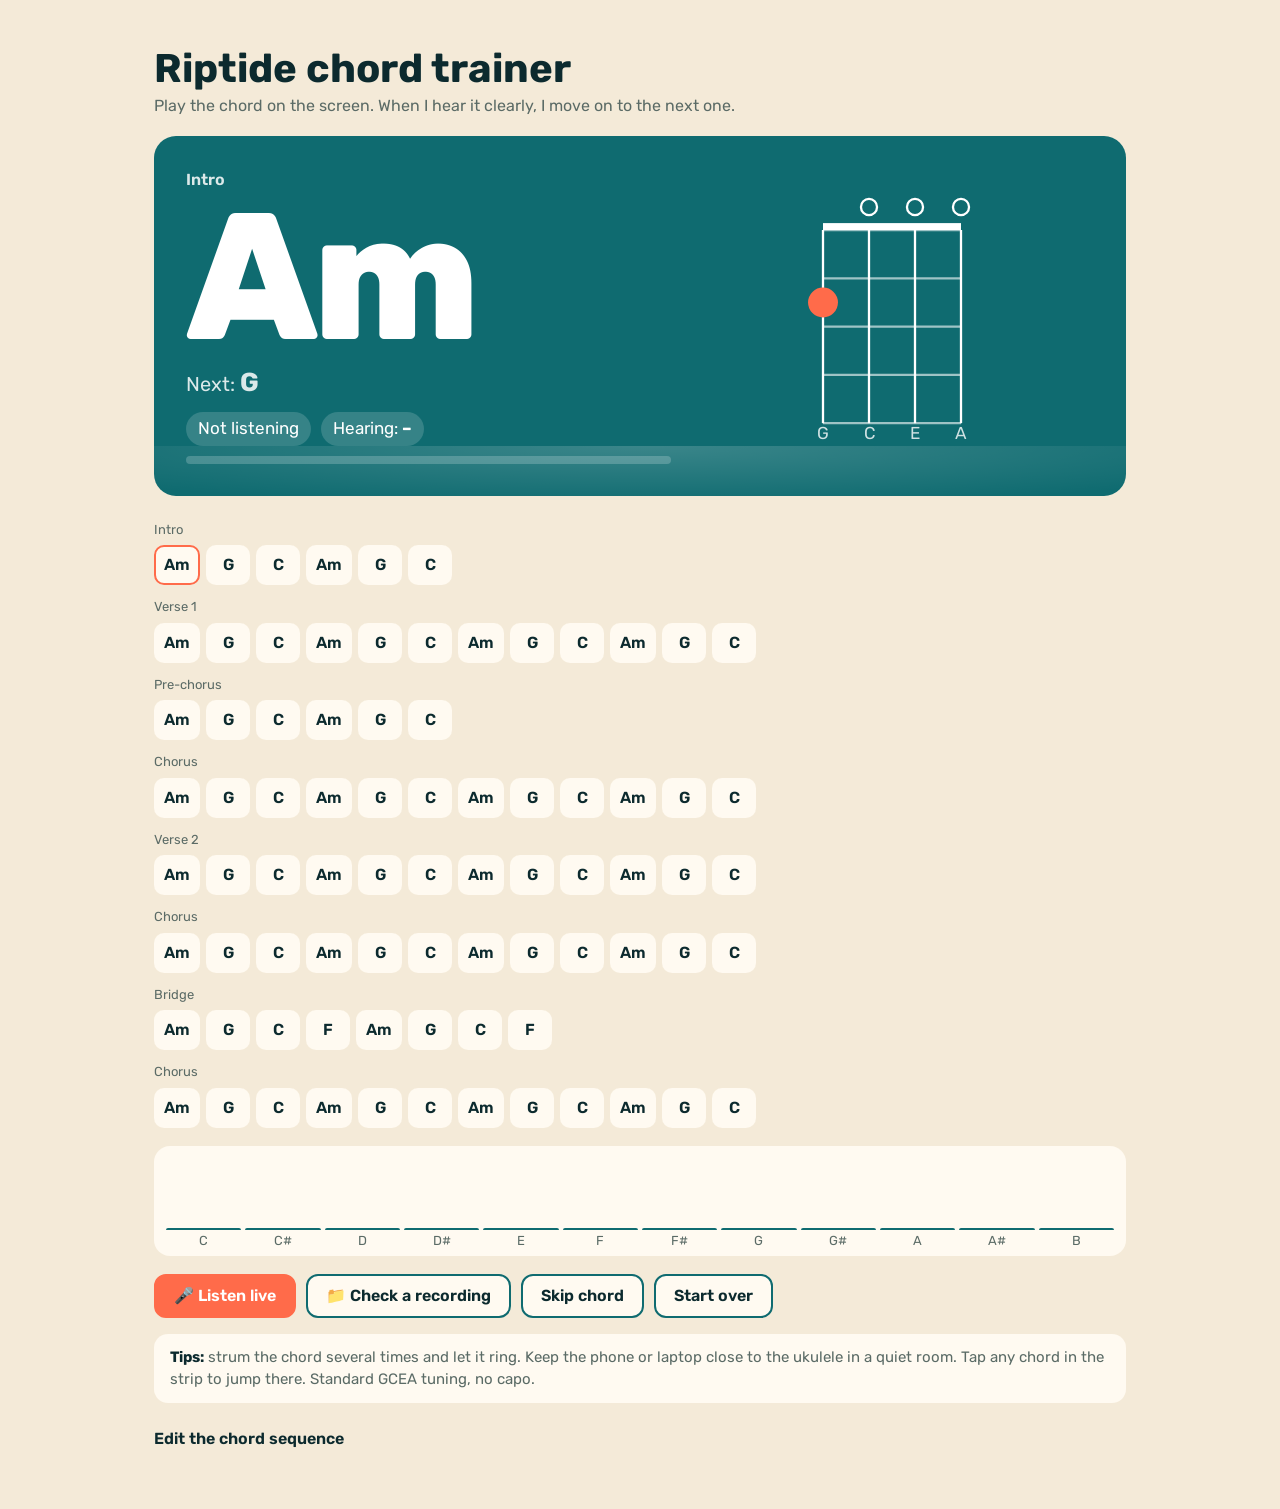
==== web/riptide/index.html @ 8beb187a "Add Riptide ukulele chord trainer at /riptide/ Co-Authored-By: Claude Opus 5.5 <noreply@anthropic.co" ====
<!DOCTYPE html>
<html lang="en"><head><meta charset="utf-8">
<meta name="viewport" content="width=device-width,initial-scale=1">
<title>Riptide Chord Trainer</title>
<link rel="preconnect" href="https://fonts.googleapis.com">
<link href="https://fonts.googleapis.com/css2?family=Rubik:wght@400;600;800&display=swap" rel="stylesheet">
<style>
/* VOICE: friendly practice buddy, beach-bright, clear at arm's length
   IDEA: a surf-shop chord chart pinned above the amp
   PICTURE: huge current chord + its uke fretboard diagram, live 12-note listening meter
   COLOUR and TYPE: deep sea teal, sand, coral accent; Rubik
   LAYOUT: chord stage on top, progress strip, meter, controls; stacks on phone */
:root{color-scheme:light dark;--bg:light-dark(#f4ead8,#0c2a2e);--panel:light-dark(#fffaf1,#123a40);--ink:light-dark(#0c2a2e,#f4ead8);--mute:light-dark(#5b6b66,#9fb8b4);--sea:light-dark(#0f6b70,#3fb7b4);--coral:#ff6b4a;--ok:light-dark(#178a52,#4fd18b)}
:root[data-theme=light]{color-scheme:light}:root[data-theme=dark]{color-scheme:dark}
*{box-sizing:border-box;min-width:0}
body{margin:0;background:var(--bg);color:var(--ink);font:16px/1.5 Rubik,system-ui,sans-serif;overflow-x:clip}
.band{padding:clamp(20px,4vw,48px) max(5vw,16px);max-width:1100px;margin:auto}
h1{font-size:clamp(26px,5vw,40px);line-height:1.05;margin:0 0 4px}
.sub{color:var(--mute);margin:0 0 18px}
.stage{display:grid;grid-template-columns:minmax(0,1.2fr) minmax(0,1fr);gap:18px;background:var(--sea);color:#fff;border-radius:22px;padding:clamp(18px,3vw,32px);position:relative;overflow:hidden}
.stage::after{content:"";position:absolute;left:-10%;right:-10%;bottom:-40px;height:90px;background:radial-gradient(60% 60px at 50% 0,rgba(255,255,255,.18),transparent);pointer-events:none}
.sec{font-weight:600;opacity:.85}
.big{font-size:clamp(96px,22vw,180px);font-weight:800;line-height:.95;letter-spacing:-.03em;transition:transform .25s}
.big.hit{color:#fff3a8;transform:scale(1.06)}
.next{font-size:20px;opacity:.85}
.next b{font-size:26px}
.diag{display:flex;align-items:center;justify-content:center}
.diag svg{width:min(100%,230px);height:auto}
.status{margin-top:10px;font-size:17px;display:flex;gap:10px;align-items:center;flex-wrap:wrap}
.pill{background:rgba(255,255,255,.16);border-radius:99px;padding:4px 12px}
.hold{height:8px;border-radius:9px;background:rgba(255,255,255,.2);margin-top:10px;overflow:hidden}
.hold i{display:block;height:100%;width:0;background:var(--coral);transition:width .08s}
.strip{display:flex;flex-wrap:wrap;gap:6px;margin:18px 0}
.strip span{min-width:44px;text-align:center;padding:6px 8px;border-radius:10px;background:var(--panel);font-weight:600;cursor:pointer;border:2px solid transparent}
.strip span.done{background:var(--ok);color:#fff}
.strip span.cur{border-color:var(--coral)}
.strip em{flex-basis:100%;font-style:normal;color:var(--mute);font-size:13px;margin-top:6px}
.meter{display:grid;grid-template-columns:repeat(12,minmax(0,1fr));gap:4px;align-items:end;height:110px;background:var(--panel);border-radius:16px;padding:12px 12px 26px;position:relative}
.meter div{background:var(--sea);border-radius:5px 5px 0 0;height:2%;position:relative;transition:height .08s}
.meter div.on{background:var(--coral)}
.meter div::after{content:attr(data-n);position:absolute;bottom:-21px;left:0;right:0;text-align:center;font-size:13px;color:var(--mute)}
.ctl{display:flex;flex-wrap:wrap;gap:10px;margin-top:18px;align-items:center}
button,label.btn{font:600 16px Rubik,sans-serif;min-height:44px;padding:0 18px;border-radius:12px;border:2px solid var(--sea);background:var(--panel);color:var(--ink);cursor:pointer;display:inline-flex;align-items:center}
button.go{background:var(--coral);border-color:var(--coral);color:#fff}
button:focus-visible,label.btn:focus-within{outline:3px solid var(--coral);outline-offset:2px}
input[type=file]{position:absolute;opacity:0;width:1px}
.note{background:var(--panel);border-radius:14px;padding:12px 16px;margin-top:16px;color:var(--mute);font-size:15px}
.note b{color:var(--ink)}
details{margin-top:14px}summary{cursor:pointer;font-weight:600;min-height:44px;display:flex;align-items:center}
textarea{width:100%;min-height:150px;font:15px/1.5 ui-monospace,monospace;border-radius:12px;border:2px solid var(--sea);padding:10px;background:var(--panel);color:var(--ink)}
.done-msg{display:none;font-size:22px;font-weight:800;color:var(--coral);margin-top:10px}
@media(max-width:600px){.stage{grid-template-columns:1fr}.diag svg{width:170px}}
@media(prefers-reduced-motion:reduce){.big,.meter div,.hold i{transition:none}}
</style></head><body>
<main class="band">
  <h1>Riptide chord trainer</h1>
  <p class="sub">Play the chord on the screen. When I hear it clearly, I move on to the next one.</p>

  <section class="stage" aria-live="polite">
    <div>
      <div class="sec" id="sec">Intro</div>
      <div class="big" id="big">Am</div>
      <div class="next">Next: <b id="nxt">G</b></div>
      <div class="status"><span class="pill" id="state">Not listening</span><span class="pill">Hearing: <b id="heard">–</b></span></div>
      <div class="hold"><i id="hold"></i></div>
      <div class="done-msg" id="fin">Song complete! 🌊</div>
    </div>
    <div class="diag" id="diag"></div>
  </section>

  <div class="strip" id="strip"></div>

  <div class="meter" id="meter" aria-label="Notes heard"></div>

  <div class="ctl">
    <button class="go" id="mic">🎤 Listen live</button>
    <label class="btn">📁 Check a recording<input type="file" id="file" accept="audio/*,video/*"></label>
    <button id="skip">Skip chord</button>
    <button id="reset">Start over</button>
  </div>

  <div class="note" id="info"><b>Tips:</b> strum the chord several times and let it ring. Keep the phone or laptop close to the ukulele in a quiet room. Tap any chord in the strip to jump there. Standard GCEA tuning, no capo.</div>

  <details>
    <summary>Edit the chord sequence</summary>
    <p class="sub">One section per line: <code>Name: chords</code>. Chords supported: Am G C F Em Dm A D E.</p>
    <textarea id="seqText"></textarea>
    <div class="ctl"><button id="apply">Use this sequence</button></div>
  </details>
</main>
<script>
{
const DEFAULT=`Intro: Am G C Am G C
Verse 1: Am G C Am G C Am G C Am G C
Pre-chorus: Am G C Am G C
Chorus: Am G C Am G C Am G C Am G C
Verse 2: Am G C Am G C Am G C Am G C
Chorus: Am G C Am G C Am G C Am G C
Bridge: Am G C F Am G C F
Chorus: Am G C Am G C Am G C Am G C`;
// pitch classes C=0
const CH={Am:[9,0,4],G:[7,11,2],C:[0,4,7],F:[5,9,0],Em:[4,7,11],Dm:[2,5,9],A:[9,1,4],D:[2,6,9],E:[4,8,11]};
// uke frets G C E A
const SHAPE={Am:[2,0,0,0],G:[0,2,3,2],C:[0,0,0,3],F:[2,0,1,0],Em:[0,4,3,2],Dm:[2,2,1,0],A:[2,1,0,0],D:[2,2,2,0],E:[1,4,0,2]};
const NOTES=['C','C#','D','D#','E','F','F#','G','G#','A','A#','B'];
const $=id=>document.getElementById(id);
let seq=[],idx=0,holdN=0,listening=false,ctx,an,stream,timer;
const NEED=5;// consecutive frames (~0.4s)

function parse(t){const out=[];t.split('\n').forEach(l=>{const m=l.split(':');if(m.length<2)return;const name=m[0].trim();m.slice(1).join(':').trim().split(/\s+/).forEach(c=>{if(CH[c])out.push({c,s:name})})});return out}
function load(t){const s=parse(t);if(!s.length)return;seq=s;idx=0;render()}
try{$('seqText').value=localStorage.getItem('riptideSeq')||DEFAULT}catch(e){$('seqText').value=DEFAULT}
load($('seqText').value);

function diagram(c){const f=SHAPE[c],W=200,H=230,x0=40,dx=40,y0=40,dy=42;let s=`<svg viewBox="0 0 ${W} ${H}" role="img" aria-label="${c} ukulele chord shape">`;
s+=`<rect x="${x0}" y="${y0-6}" width="${dx*3}" height="6" fill="#fff"/>`;
for(let i=0;i<5;i++)s+=`<line x1="${x0}" x2="${x0+dx*3}" y1="${y0+dy*i}" y2="${y0+dy*i}" stroke="rgba(255,255,255,.6)" stroke-width="2"/>`;
['G','C','E','A'].forEach((n,i)=>{const x=x0+dx*i;s+=`<line x1="${x}" x2="${x}" y1="${y0}" y2="${y0+dy*4}" stroke="#fff" stroke-width="2"/><text x="${x}" y="${H-8}" fill="#fff" font-size="15" text-anchor="middle" opacity=".8">${n}</text>`;
 if(f[i]===0)s+=`<circle cx="${x}" cy="${y0-20}" r="7" fill="none" stroke="#fff" stroke-width="2"/>`;else s+=`<circle cx="${x}" cy="${y0+dy*(f[i]-.5)}" r="13" fill="#ff6b4a"/>`});
return s+'</svg>'}

function render(){const done=idx>=seq.length;const cur=seq[Math.min(idx,seq.length-1)];
 $('big').textContent=done?'🎉':cur.c;$('sec').textContent=done?'Finished':cur.s;
 $('nxt').textContent=done?'–':(seq[idx+1]?seq[idx+1].c:'end');
 $('diag').innerHTML=done?'':diagram(cur.c);$('fin').style.display=done?'block':'none';
 let h='',last='';seq.forEach((x,i)=>{if(x.s!==last){h+=`<em>${x.s}</em>`;last=x.s}h+=`<span data-i="${i}" class="${i<idx?'done':''}${i===idx?' cur':''}">${x.c}</span>`});
 $('strip').innerHTML=h;holdN=0;$('hold').style.width='0'}

$('meter').innerHTML=NOTES.map(n=>`<div data-n="${n}"></div>`).join('');
const bars=[...$('meter').children];

// FFT
function fft(re,im){const n=re.length;for(let i=1,j=0;i<n;i++){let b=n>>1;for(;j&b;b>>=1)j^=b;j^=b;if(i<j){[re[i],re[j]]=[re[j],re[i]];[im[i],im[j]]=[im[j],im[i]]}}
 for(let len=2;len<=n;len<<=1){const a=-2*Math.PI/len,wr=Math.cos(a),wi=Math.sin(a);for(let i=0;i<n;i+=len){let cr=1,ci=0;for(let k=0;k<len/2;k++){const p=i+k,q=p+len/2,tr=re[q]*cr-im[q]*ci,ti=re[q]*ci+im[q]*cr;re[q]=re[p]-tr;im[q]=im[p]-ti;re[p]+=tr;im[p]+=ti;const t=cr*wr-ci*wi;ci=cr*wi+ci*wr;cr=t}}}}
const N=8192;
function analyse(buf,sr){let rms=0;for(let i=0;i<N;i++)rms+=buf[i]*buf[i];rms=Math.sqrt(rms/N);
 const re=new Float32Array(N),im=new Float32Array(N);for(let i=0;i<N;i++)re[i]=buf[i]*(.5-.5*Math.cos(2*Math.PI*i/(N-1)));fft(re,im);
 const chroma=new Array(12).fill(0);for(let k=1;k<N/2;k++){const f=k*sr/N;if(f<240||f>2100)continue;const m=Math.sqrt(re[k]*re[k]+im[k]*im[k]);const midi=69+12*Math.log2(f/440);const pc=((Math.round(midi)%12)+12)%12;chroma[pc]+=Math.sqrt(m)}
 const mx=Math.max(...chroma)||1;const c=chroma.map(v=>v/mx);
 let best=null,bs=-1;const nrm=Math.hypot(...c)||1;for(const k in CH){let d=0;CH[k].forEach(p=>d+=c[p]);const sc=d/(Math.sqrt(3)*nrm);if(sc>bs){bs=sc;best=k}}
 return {rms,c,best,score:bs}}

function step(r){bars.forEach((b,i)=>{b.style.height=Math.max(2,r.c[i]*100)+'%';b.classList.toggle('on',r.c[i]>.6)});
 const loud=r.rms>0.008,ok=loud&&r.score>0.72;$('heard').textContent=ok?r.best:'–';
 if(idx>=seq.length)return false;
 if(ok&&r.best===seq[idx].c){holdN++}else holdN=Math.max(0,holdN-1);
 $('hold').style.width=(holdN/NEED*100)+'%';
 if(holdN>=NEED){$('big').classList.add('hit');setTimeout(()=>$('big').classList.remove('hit'),250);idx++;render();return true}return false}

async function startMic(){if(listening){stop();return}
 try{stream=await navigator.mediaDevices.getUserMedia({audio:{echoCancellation:false,noiseSuppression:false,autoGainControl:false}})}
 catch(e){$('state').textContent='Mic blocked';$('info').innerHTML='<b>The microphone is blocked here.</b> Claude’s artifact viewer doesn’t allow mic access. Open the downloaded HTML file in Chrome or Safari for live listening, or use “Check a recording” to upload a voice memo of you playing.';return}
 ctx=new (window.AudioContext||window.webkitAudioContext)();an=ctx.createAnalyser();an.fftSize=N;ctx.createMediaStreamSource(stream).connect(an);
 const buf=new Float32Array(N);listening=true;$('mic').textContent='⏹ Stop listening';$('state').textContent='Listening…';
 timer=setInterval(()=>{an.getFloatTimeDomainData(buf);step(analyse(buf,ctx.sampleRate))},80)}
function stop(){listening=false;clearInterval(timer);stream&&stream.getTracks().forEach(t=>t.stop());ctx&&ctx.close();$('mic').textContent='🎤 Listen live';$('state').textContent='Not listening'}

async function checkFile(f){if(!f)return;$('state').textContent='Analysing recording…';
 try{const ac=new (window.AudioContext||window.webkitAudioContext)();const ab=await ac.decodeAudioData(await f.arrayBuffer());
  const d=ab.getChannelData(0),sr=ab.sampleRate,hop=Math.round(sr*0.08);const start=idx;
  for(let p=0;p+N<d.length;p+=hop){step(analyse(d.subarray(p,p+N),sr));if(idx>=seq.length)break}
  $('state').textContent=`Recording matched ${idx-start} chord${idx-start===1?'':'s'}`;ac.close()}
 catch(e){$('state').textContent='Could not read that file'}}

$('mic').onclick=startMic;
$('file').onchange=e=>checkFile(e.target.files[0]);
$('skip').onclick=()=>{if(idx<seq.length){idx++;render()}};
$('reset').onclick=()=>{idx=0;render()};
$('strip').onclick=e=>{const i=e.target.dataset.i;if(i!==undefined){idx=+i;render()}};
$('apply').onclick=()=>{const t=$('seqText').value;try{localStorage.setItem('riptideSeq',t)}catch(e){}load(t)};
}
</script>
</body></html>
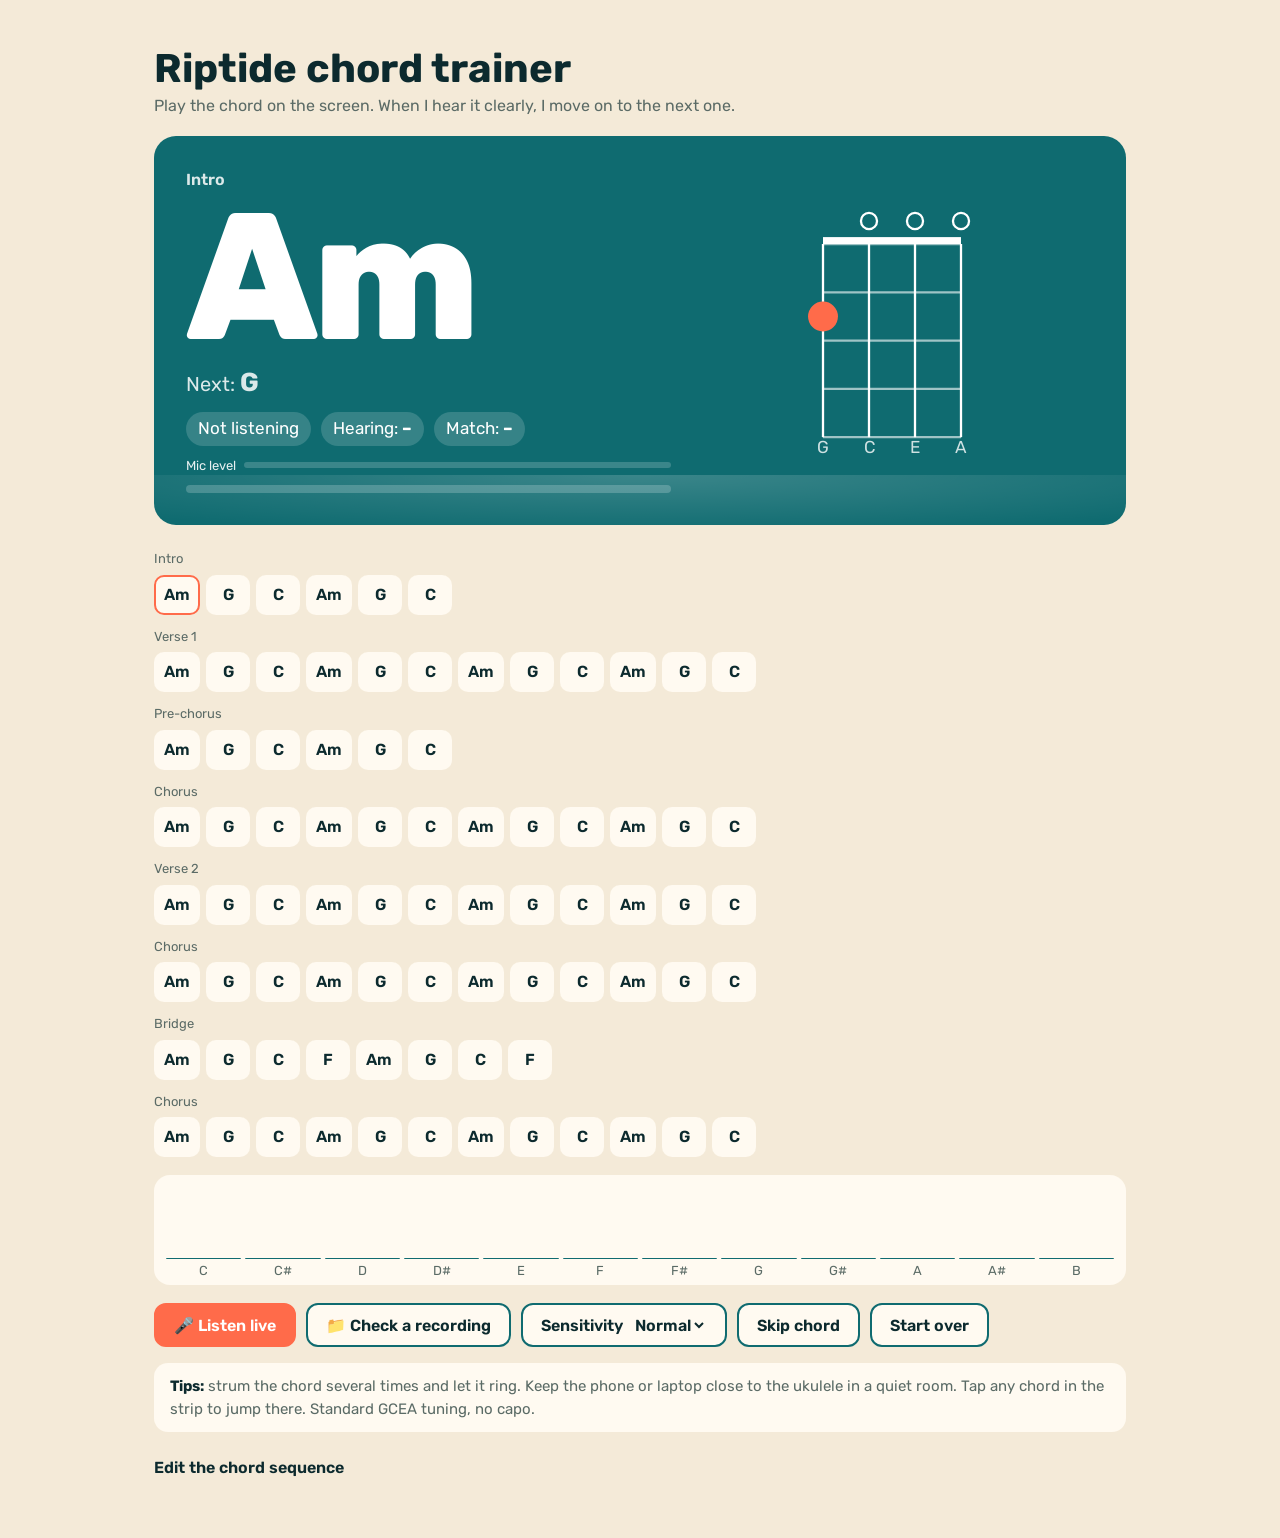
==== commit 970cddd7: "Riptide trainer: fix iOS audio start, looser matching, mic level meter Co-Authored-By: Claude Opus 5" ====
--- a/web/riptide/index.html
+++ b/web/riptide/index.html
@@ -30,6 +30,8 @@
 .pill{background:rgba(255,255,255,.16);border-radius:99px;padding:4px 12px}
 .hold{height:8px;border-radius:9px;background:rgba(255,255,255,.2);margin-top:10px;overflow:hidden}
 .hold i{display:block;height:100%;width:0;background:var(--coral);transition:width .08s}
+.lvl{display:flex;gap:8px;align-items:center;margin-top:10px;font-size:13px;opacity:.9}.lvl>div{flex:1;height:6px;border-radius:9px;background:rgba(255,255,255,.2);overflow:hidden}.lvl i{display:block;height:100%;width:0;background:#fff3a8}
+select{font:600 16px Rubik,sans-serif;margin-left:8px;background:transparent;color:inherit;border:0}
 .strip{display:flex;flex-wrap:wrap;gap:6px;margin:18px 0}
 .strip span{min-width:44px;text-align:center;padding:6px 8px;border-radius:10px;background:var(--panel);font-weight:600;cursor:pointer;border:2px solid transparent}
 .strip span.done{background:var(--ok);color:#fff}
@@ -61,7 +63,8 @@
       <div class="sec" id="sec">Intro</div>
       <div class="big" id="big">Am</div>
       <div class="next">Next: <b id="nxt">G</b></div>
-      <div class="status"><span class="pill" id="state">Not listening</span><span class="pill">Hearing: <b id="heard">–</b></span></div>
+      <div class="status"><span class="pill" id="state">Not listening</span><span class="pill">Hearing: <b id="heard">–</b></span><span class="pill">Match: <b id="conf">–</b></span></div>
+      <div class="lvl"><span>Mic level</span><div><i id="lvl"></i></div></div>
       <div class="hold"><i id="hold"></i></div>
       <div class="done-msg" id="fin">Song complete! 🌊</div>
     </div>
@@ -75,6 +78,7 @@
   <div class="ctl">
     <button class="go" id="mic">🎤 Listen live</button>
     <label class="btn">📁 Check a recording<input type="file" id="file" accept="audio/*,video/*"></label>
+    <label class="btn sens">Sensitivity <select id="sens"><option value="0.72">Strict</option><option value="0.6" selected>Normal</option><option value="0.5">Easy</option></select></label>
     <button id="skip">Skip chord</button>
     <button id="reset">Start over</button>
   </div>
@@ -105,7 +109,7 @@
 const NOTES=['C','C#','D','D#','E','F','F#','G','G#','A','A#','B'];
 const $=id=>document.getElementById(id);
 let seq=[],idx=0,holdN=0,listening=false,ctx,an,stream,timer;
-const NEED=5;// consecutive frames (~0.4s)
+const NEED=4;// consecutive frames (~0.4s)
 
 function parse(t){const out=[];t.split('\n').forEach(l=>{const m=l.split(':');if(m.length<2)return;const name=m[0].trim();m.slice(1).join(':').trim().split(/\s+/).forEach(c=>{if(CH[c])out.push({c,s:name})})});return out}
 function load(t){const s=parse(t);if(!s.length)return;seq=s;idx=0;render()}
@@ -136,23 +140,38 @@
 function analyse(buf,sr){let rms=0;for(let i=0;i<N;i++)rms+=buf[i]*buf[i];rms=Math.sqrt(rms/N);
  const re=new Float32Array(N),im=new Float32Array(N);for(let i=0;i<N;i++)re[i]=buf[i]*(.5-.5*Math.cos(2*Math.PI*i/(N-1)));fft(re,im);
  const chroma=new Array(12).fill(0);for(let k=1;k<N/2;k++){const f=k*sr/N;if(f<240||f>2100)continue;const m=Math.sqrt(re[k]*re[k]+im[k]*im[k]);const midi=69+12*Math.log2(f/440);const pc=((Math.round(midi)%12)+12)%12;chroma[pc]+=Math.sqrt(m)}
- const mx=Math.max(...chroma)||1;const c=chroma.map(v=>v/mx);
- let best=null,bs=-1;const nrm=Math.hypot(...c)||1;for(const k in CH){let d=0;CH[k].forEach(p=>d+=c[p]);const sc=d/(Math.sqrt(3)*nrm);if(sc>bs){bs=sc;best=k}}
- return {rms,c,best,score:bs}}
+ const srt=[...chroma].sort((a,b)=>a-b),floor=srt[5];const mx=Math.max(...chroma)-floor||1;const c=chroma.map(v=>Math.max(0,v-floor)/mx);
+ return {rms,c}}
+function classify(c){
+ const sc={};let best=null,bs=-1;const nrm=Math.hypot(...c)||1;for(const k of cands()){let d=0;CH[k].forEach(p=>d+=c[p]);const s1=d/(Math.sqrt(3)*nrm);sc[k]=s1;if(s1>bs){bs=s1;best=k}}
+ return {best,score:bs,sc}}
+function cands(){const u=[...new Set(seq.map(x=>x.c))];return u.length>1?u:Object.keys(CH)}
+let sm=new Array(12).fill(0),noise=0.002;
 
-function step(r){bars.forEach((b,i)=>{b.style.height=Math.max(2,r.c[i]*100)+'%';b.classList.toggle('on',r.c[i]>.6)});
- const loud=r.rms>0.008,ok=loud&&r.score>0.72;$('heard').textContent=ok?r.best:'–';
+function step(r){
+ if(r.rms<noise*3)noise=noise*0.95+r.rms*0.05;
+ const loud=r.rms>Math.max(0.0015,noise*2.5);
+ sm=sm.map((v,i)=>loud?v*0.5+r.c[i]*0.5:v*0.8);
+ const m=Math.max(...sm)||1,c=sm.map(v=>v/m);
+ bars.forEach((b,i)=>{b.style.height=Math.max(2,c[i]*100)+'%';b.classList.toggle('on',c[i]>.6)});
+ $('lvl').style.width=Math.min(100,Math.sqrt(r.rms)*400)+'%';
+ const k=classify(c),th=+$('sens').value;
+ $('heard').textContent=loud&&k.score>th-0.1?k.best:'–';
  if(idx>=seq.length)return false;
- if(ok&&r.best===seq[idx].c){holdN++}else holdN=Math.max(0,holdN-1);
+ const tgt=seq[idx].c,ts=k.sc[tgt]||0;
+ $('conf').textContent=loud?Math.round(ts*100)+'%':'–';
+ const ok=loud&&ts>=th&&ts>=k.score-0.04;
+ if(ok){holdN++}else holdN=Math.max(0,holdN-1);
  $('hold').style.width=(holdN/NEED*100)+'%';
  if(holdN>=NEED){$('big').classList.add('hit');setTimeout(()=>$('big').classList.remove('hit'),250);idx++;render();return true}return false}
 
 async function startMic(){if(listening){stop();return}
+ ctx=new (window.AudioContext||window.webkitAudioContext)();ctx.resume&&ctx.resume();
  try{stream=await navigator.mediaDevices.getUserMedia({audio:{echoCancellation:false,noiseSuppression:false,autoGainControl:false}})}
- catch(e){$('state').textContent='Mic blocked';$('info').innerHTML='<b>The microphone is blocked here.</b> Claude’s artifact viewer doesn’t allow mic access. Open the downloaded HTML file in Chrome or Safari for live listening, or use “Check a recording” to upload a voice memo of you playing.';return}
- ctx=new (window.AudioContext||window.webkitAudioContext)();an=ctx.createAnalyser();an.fftSize=N;ctx.createMediaStreamSource(stream).connect(an);
+ catch(e){$('state').textContent='Mic blocked';$('info').innerHTML='<b>The microphone is blocked here.</b> Claude’s artifact viewer doesn’t allow mic access. Open the downloaded HTML file in Chrome or Safari for live listening, or use “Check a recording” to upload a voice memo of you playing.';ctx.close();return}
+ if(ctx.state!=='running')await ctx.resume();an=ctx.createAnalyser();an.fftSize=N;ctx.createMediaStreamSource(stream).connect(an);
  const buf=new Float32Array(N);listening=true;$('mic').textContent='⏹ Stop listening';$('state').textContent='Listening…';
- timer=setInterval(()=>{an.getFloatTimeDomainData(buf);step(analyse(buf,ctx.sampleRate))},80)}
+ timer=setInterval(()=>{if(ctx.state==='suspended')ctx.resume();an.getFloatTimeDomainData(buf);step(analyse(buf,ctx.sampleRate))},80)}
 function stop(){listening=false;clearInterval(timer);stream&&stream.getTracks().forEach(t=>t.stop());ctx&&ctx.close();$('mic').textContent='🎤 Listen live';$('state').textContent='Not listening'}
 
 async function checkFile(f){if(!f)return;$('state').textContent='Analysing recording…';
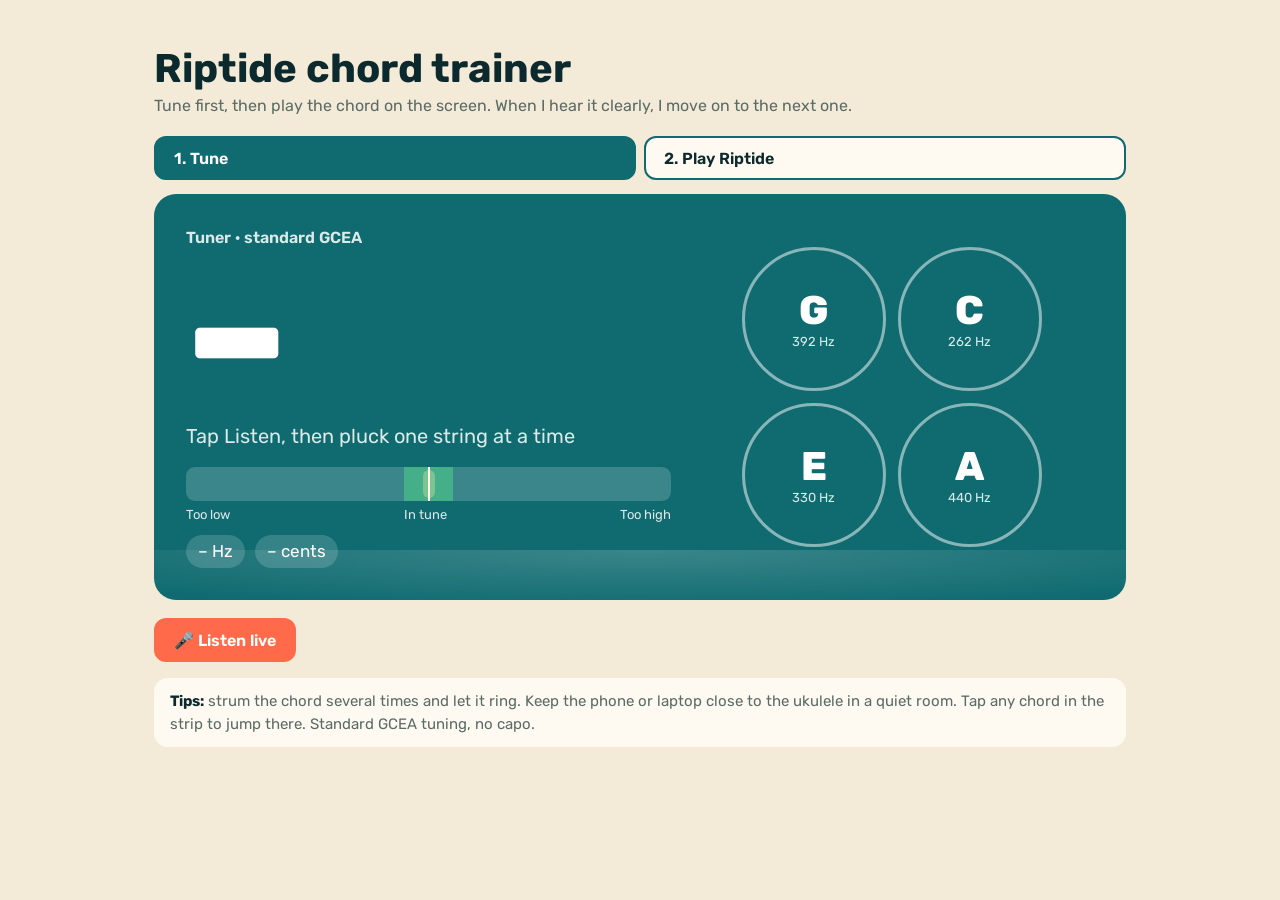
==== commit 9c3bb866: "Riptide trainer: add GCEA tuner as step 1 Co-Authored-By: Claude Opus 5.5 <noreply@anthropic.com> Cl" ====
--- a/web/riptide/index.html
+++ b/web/riptide/index.html
@@ -32,6 +32,17 @@
 .hold i{display:block;height:100%;width:0;background:var(--coral);transition:width .08s}
 .lvl{display:flex;gap:8px;align-items:center;margin-top:10px;font-size:13px;opacity:.9}.lvl>div{flex:1;height:6px;border-radius:9px;background:rgba(255,255,255,.2);overflow:hidden}.lvl i{display:block;height:100%;width:0;background:#fff3a8}
 select{font:600 16px Rubik,sans-serif;margin-left:8px;background:transparent;color:inherit;border:0}
+ body.tune .playonly{display:none!important}body:not(.tune) #tuner{display:none}
+.tabs{display:flex;gap:8px;margin:0 0 14px}.tabs button{flex:1}.tabs button.on{background:var(--sea);color:#fff}
+.cents{position:relative;height:34px;margin:16px 0 4px;border-radius:9px;background:rgba(255,255,255,.18)}
+.cents::before{content:"";position:absolute;left:45%;width:10%;top:0;bottom:0;background:rgba(79,209,139,.55)}
+.cents .mid{position:absolute;left:calc(50% - 1px);top:0;bottom:0;width:2px;background:#fff}
+#needle{position:absolute;top:3px;bottom:3px;width:12px;margin-left:-6px;border-radius:6px;background:#fff3a8;left:50%;transition:left .1s;opacity:.3}
+.scale{display:flex;justify-content:space-between;font-size:13px;opacity:.85}
+.strings{display:grid;grid-template-columns:repeat(2,minmax(0,1fr));gap:12px;align-content:center;max-width:300px;margin:auto;width:100%}
+.str{aspect-ratio:1;border-radius:50%;border:3px solid rgba(255,255,255,.5);display:flex;flex-direction:column;align-items:center;justify-content:center;font-size:40px;font-weight:800;line-height:1}
+.str small{font-size:13px;font-weight:400;opacity:.85;margin-top:4px}
+.str.cur{background:#fff;color:#0f6b70;border-color:#fff}.str.ok{background:#178a52;border-color:#4fd18b;color:#fff}
 .strip{display:flex;flex-wrap:wrap;gap:6px;margin:18px 0}
 .strip span{min-width:44px;text-align:center;padding:6px 8px;border-radius:10px;background:var(--panel);font-weight:600;cursor:pointer;border:2px solid transparent}
 .strip span.done{background:var(--ok);color:#fff}
@@ -53,12 +64,25 @@
 .done-msg{display:none;font-size:22px;font-weight:800;color:var(--coral);margin-top:10px}
 @media(max-width:600px){.stage{grid-template-columns:1fr}.diag svg{width:170px}}
 @media(prefers-reduced-motion:reduce){.big,.meter div,.hold i{transition:none}}
-</style></head><body>
+</style></head><body class="tune">
 <main class="band">
   <h1>Riptide chord trainer</h1>
-  <p class="sub">Play the chord on the screen. When I hear it clearly, I move on to the next one.</p>
-
-  <section class="stage" aria-live="polite">
+  <p class="sub">Tune first, then play the chord on the screen. When I hear it clearly, I move on to the next one.</p>
+  <nav class="tabs"><button id="tTune" class="on">1. Tune</button><button id="tPlay">2. Play Riptide</button></nav>
+
+  <section class="stage" id="tuner" aria-live="polite">
+    <div>
+      <div class="sec">Tuner · standard GCEA</div>
+      <div class="big" id="tNote">–</div>
+      <div class="next" id="tHint">Tap Listen, then pluck one string at a time</div>
+      <div class="cents"><i class="mid"></i><b id="needle"></b></div>
+      <div class="scale"><span>Too low</span><span>In tune</span><span>Too high</span></div>
+      <div class="status"><span class="pill" id="tHz">– Hz</span><span class="pill" id="tCents">– cents</span></div>
+    </div>
+    <div class="strings" id="strs"></div>
+  </section>
+
+  <section class="stage playonly" aria-live="polite">
     <div>
       <div class="sec" id="sec">Intro</div>
       <div class="big" id="big">Am</div>
@@ -71,21 +95,21 @@
     <div class="diag" id="diag"></div>
   </section>
 
-  <div class="strip" id="strip"></div>
-
-  <div class="meter" id="meter" aria-label="Notes heard"></div>
+  <div class="strip playonly" id="strip"></div>
+
+  <div class="meter playonly" id="meter" aria-label="Notes heard"></div>
 
   <div class="ctl">
     <button class="go" id="mic">🎤 Listen live</button>
-    <label class="btn">📁 Check a recording<input type="file" id="file" accept="audio/*,video/*"></label>
-    <label class="btn sens">Sensitivity <select id="sens"><option value="0.72">Strict</option><option value="0.6" selected>Normal</option><option value="0.5">Easy</option></select></label>
-    <button id="skip">Skip chord</button>
-    <button id="reset">Start over</button>
+    <label class="btn playonly">📁 Check a recording<input type="file" id="file" accept="audio/*,video/*"></label>
+    <label class="btn sens playonly">Sensitivity <select id="sens"><option value="0.72">Strict</option><option value="0.6" selected>Normal</option><option value="0.5">Easy</option></select></label>
+    <button id="skip" class="playonly">Skip chord</button>
+    <button id="reset" class="playonly">Start over</button>
   </div>
 
   <div class="note" id="info"><b>Tips:</b> strum the chord several times and let it ring. Keep the phone or laptop close to the ukulele in a quiet room. Tap any chord in the strip to jump there. Standard GCEA tuning, no capo.</div>
 
-  <details>
+  <details class="playonly">
     <summary>Edit the chord sequence</summary>
     <p class="sub">One section per line: <code>Name: chords</code>. Chords supported: Am G C F Em Dm A D E.</p>
     <textarea id="seqText"></textarea>
@@ -109,7 +133,27 @@
 const NOTES=['C','C#','D','D#','E','F','F#','G','G#','A','A#','B'];
 const $=id=>document.getElementById(id);
 let seq=[],idx=0,holdN=0,listening=false,ctx,an,stream,timer;
-const NEED=4;// consecutive frames (~0.4s)
+const NEED=4;
+let mode='tune',hzs=[],okN={},tuned={},lastC={};
+const STR=[{n:'G',f:392.00},{n:'C',f:261.63},{n:'E',f:329.63},{n:'A',f:440.00}];
+function drawStrings(cur){$('strs').innerHTML=STR.map(x=>`<div class="str${tuned[x.n]?' ok':''}${cur===x.n?' cur':''}">${x.n}<small>${tuned[x.n]?'✓ tuned':(lastC[x.n]!==undefined?(lastC[x.n]>0?'+':'')+lastC[x.n]+' c':Math.round(x.f)+' Hz')}</small></div>`).join('')}
+// McLeod normalised square difference pitch detector
+function pitch(x,sr){const n=x.length,minL=Math.floor(sr/600),maxL=Math.ceil(sr/180);const v=new Float32Array(maxL+2);let mx=0;
+ for(let t=minL;t<=maxL+1;t++){let a=0,m=0;for(let i=0;i<n-t;i++){a+=x[i]*x[i+t];m+=x[i]*x[i]+x[i+t]*x[i+t]}v[t]=m?2*a/m:0;if(t<=maxL&&v[t]>mx)mx=v[t]}
+ if(mx<0.6)return null;let best=-1;for(let t=minL+1;t<=maxL;t++){if(v[t]>=0.9*mx&&v[t]>=v[t-1]&&v[t]>=v[t+1]){best=t;break}}if(best<0)return null;
+ const a=v[best-1],b=v[best],c=v[best+1],d=a-2*b+c,sh=d?0.5*(a-c)/d:0;return {f:sr/(best+sh),clar:mx}}
+function tuneStep(x,sr){let rms=0;for(let i=0;i<x.length;i++)rms+=x[i]*x[i];rms=Math.sqrt(rms/x.length);
+ $('lvl').style.width=Math.min(100,Math.sqrt(rms)*400)+'%';
+ const p=rms>0.0015?pitch(x,sr):null;if(!p){$('needle').style.opacity=.3;return}
+ hzs.push(p.f);if(hzs.length>5)hzs.shift();const f=[...hzs].sort((a,b)=>a-b)[hzs.length>>1];
+ let s=STR[0],bc=1e9;STR.forEach(x=>{const c=1200*Math.log2(f/x.f);if(Math.abs(c)<Math.abs(bc)){bc=c;s=x}});
+ const c=Math.round(bc);lastC[s.n]=c;$('tNote').textContent=s.n;$('tHz').textContent=f.toFixed(1)+' Hz';$('tCents').textContent=(c>0?'+':'')+c+' cents';
+ const n=$('needle');n.style.opacity=1;n.style.left=(50+Math.max(-50,Math.min(50,c)))+'%';
+ if(Math.abs(c)<=5){okN[s.n]=(okN[s.n]||0)+1;$('tHint').textContent='In tune ✓ hold it…';if(okN[s.n]>=8)tuned[s.n]=true}
+ else{okN[s.n]=0;$('tHint').textContent=c<0?'Too low: tighten the peg a little':'Too high: loosen the peg a little'}
+ if(STR.every(x=>tuned[x.n]))$('tHint').textContent='All four strings tuned! Tap “2. Play Riptide”';
+ drawStrings(s.n)}
+drawStrings();// consecutive frames (~0.4s)
 
 function parse(t){const out=[];t.split('\n').forEach(l=>{const m=l.split(':');if(m.length<2)return;const name=m[0].trim();m.slice(1).join(':').trim().split(/\s+/).forEach(c=>{if(CH[c])out.push({c,s:name})})});return out}
 function load(t){const s=parse(t);if(!s.length)return;seq=s;idx=0;render()}
@@ -171,7 +215,7 @@
  catch(e){$('state').textContent='Mic blocked';$('info').innerHTML='<b>The microphone is blocked here.</b> Claude’s artifact viewer doesn’t allow mic access. Open the downloaded HTML file in Chrome or Safari for live listening, or use “Check a recording” to upload a voice memo of you playing.';ctx.close();return}
  if(ctx.state!=='running')await ctx.resume();an=ctx.createAnalyser();an.fftSize=N;ctx.createMediaStreamSource(stream).connect(an);
  const buf=new Float32Array(N);listening=true;$('mic').textContent='⏹ Stop listening';$('state').textContent='Listening…';
- timer=setInterval(()=>{if(ctx.state==='suspended')ctx.resume();an.getFloatTimeDomainData(buf);step(analyse(buf,ctx.sampleRate))},80)}
+ timer=setInterval(()=>{if(ctx.state==='suspended')ctx.resume();an.getFloatTimeDomainData(buf);if(mode==='tune')tuneStep(buf.subarray(N-4096),ctx.sampleRate);else step(analyse(buf,ctx.sampleRate))},80)}
 function stop(){listening=false;clearInterval(timer);stream&&stream.getTracks().forEach(t=>t.stop());ctx&&ctx.close();$('mic').textContent='🎤 Listen live';$('state').textContent='Not listening'}
 
 async function checkFile(f){if(!f)return;$('state').textContent='Analysing recording…';
@@ -182,6 +226,8 @@
  catch(e){$('state').textContent='Could not read that file'}}
 
 $('mic').onclick=startMic;
+function setMode(m){mode=m;document.body.classList.toggle('tune',m==='tune');$('tTune').classList.toggle('on',m==='tune');$('tPlay').classList.toggle('on',m!=='tune');holdN=0;render()}
+$('tTune').onclick=()=>setMode('tune');$('tPlay').onclick=()=>setMode('play');
 $('file').onchange=e=>checkFile(e.target.files[0]);
 $('skip').onclick=()=>{if(idx<seq.length){idx++;render()}};
 $('reset').onclick=()=>{idx=0;render()};
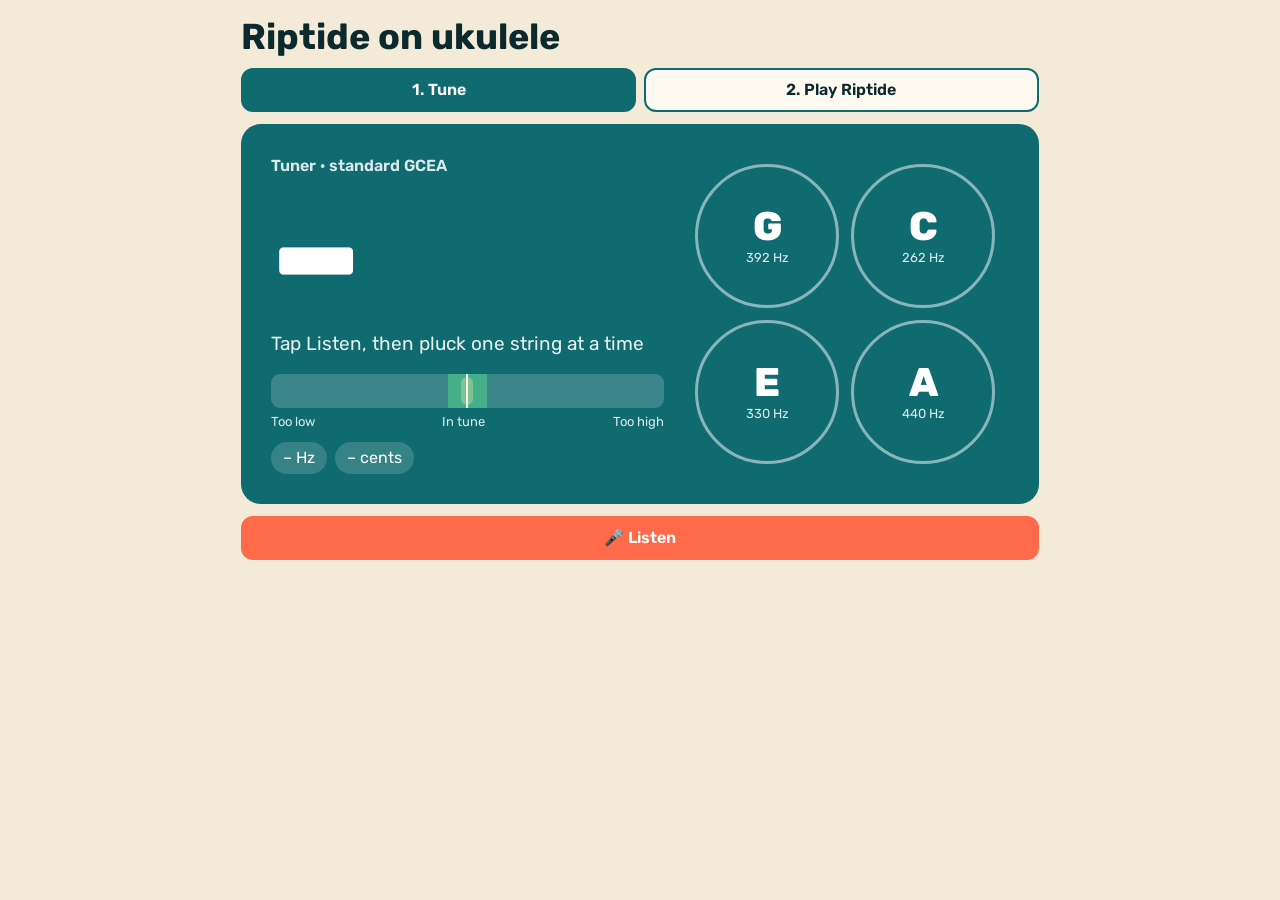
==== commit 2df96137: "Riptide: falling-chord highway with string lanes, fretboard, wait and play-along modes Co-Authored-B" ====
--- a/web/riptide/index.html
+++ b/web/riptide/index.html
@@ -1,76 +1,66 @@
 <!DOCTYPE html>
 <html lang="en"><head><meta charset="utf-8">
-<meta name="viewport" content="width=device-width,initial-scale=1">
-<title>Riptide Chord Trainer</title>
+<meta name="viewport" content="width=device-width,initial-scale=1,viewport-fit=cover">
+<title>Riptide Chord Highway</title>
 <link rel="preconnect" href="https://fonts.googleapis.com">
 <link href="https://fonts.googleapis.com/css2?family=Rubik:wght@400;600;800&display=swap" rel="stylesheet">
 <style>
-/* VOICE: friendly practice buddy, beach-bright, clear at arm's length
-   IDEA: a surf-shop chord chart pinned above the amp
-   PICTURE: huge current chord + its uke fretboard diagram, live 12-note listening meter
-   COLOUR and TYPE: deep sea teal, sand, coral accent; Rubik
-   LAYOUT: chord stage on top, progress strip, meter, controls; stacks on phone */
-:root{color-scheme:light dark;--bg:light-dark(#f4ead8,#0c2a2e);--panel:light-dark(#fffaf1,#123a40);--ink:light-dark(#0c2a2e,#f4ead8);--mute:light-dark(#5b6b66,#9fb8b4);--sea:light-dark(#0f6b70,#3fb7b4);--coral:#ff6b4a;--ok:light-dark(#178a52,#4fd18b)}
+/* VOICE: playful practice game, bright on a dark stage, readable at arm's length
+   IDEA: a rhythm-game highway where chords fall down the four strings onto the uke neck
+   PICTURE: canvas highway: G C E A lanes, blocks with fret + finger, hit line, fretboard below, splash on hit
+   COLOUR and TYPE: night sea #071c1f stage, coral blocks, turquoise splash, sand text; Rubik
+   LAYOUT: tabs, then the highway as the hero, controls under it; tuner as step 1 */
+:root{color-scheme:light dark;--bg:light-dark(#f4ead8,#0c2a2e);--panel:light-dark(#fffaf1,#123a40);--ink:light-dark(#0c2a2e,#f4ead8);--mute:light-dark(#5b6b66,#9fb8b4);--sea:light-dark(#0f6b70,#3fb7b4);--coral:#ff6b4a;--ok:#4fd18b}
 :root[data-theme=light]{color-scheme:light}:root[data-theme=dark]{color-scheme:dark}
 *{box-sizing:border-box;min-width:0}
 body{margin:0;background:var(--bg);color:var(--ink);font:16px/1.5 Rubik,system-ui,sans-serif;overflow-x:clip}
-.band{padding:clamp(20px,4vw,48px) max(5vw,16px);max-width:1100px;margin:auto}
-h1{font-size:clamp(26px,5vw,40px);line-height:1.05;margin:0 0 4px}
-.sub{color:var(--mute);margin:0 0 18px}
-.stage{display:grid;grid-template-columns:minmax(0,1.2fr) minmax(0,1fr);gap:18px;background:var(--sea);color:#fff;border-radius:22px;padding:clamp(18px,3vw,32px);position:relative;overflow:hidden}
-.stage::after{content:"";position:absolute;left:-10%;right:-10%;bottom:-40px;height:90px;background:radial-gradient(60% 60px at 50% 0,rgba(255,255,255,.18),transparent);pointer-events:none}
-.sec{font-weight:600;opacity:.85}
-.big{font-size:clamp(96px,22vw,180px);font-weight:800;line-height:.95;letter-spacing:-.03em;transition:transform .25s}
-.big.hit{color:#fff3a8;transform:scale(1.06)}
-.next{font-size:20px;opacity:.85}
-.next b{font-size:26px}
-.diag{display:flex;align-items:center;justify-content:center}
-.diag svg{width:min(100%,230px);height:auto}
-.status{margin-top:10px;font-size:17px;display:flex;gap:10px;align-items:center;flex-wrap:wrap}
-.pill{background:rgba(255,255,255,.16);border-radius:99px;padding:4px 12px}
-.hold{height:8px;border-radius:9px;background:rgba(255,255,255,.2);margin-top:10px;overflow:hidden}
-.hold i{display:block;height:100%;width:0;background:var(--coral);transition:width .08s}
-.lvl{display:flex;gap:8px;align-items:center;margin-top:10px;font-size:13px;opacity:.9}.lvl>div{flex:1;height:6px;border-radius:9px;background:rgba(255,255,255,.2);overflow:hidden}.lvl i{display:block;height:100%;width:0;background:#fff3a8}
-select{font:600 16px Rubik,sans-serif;margin-left:8px;background:transparent;color:inherit;border:0}
- body.tune .playonly{display:none!important}body:not(.tune) #tuner{display:none}
-.tabs{display:flex;gap:8px;margin:0 0 14px}.tabs button{flex:1}.tabs button.on{background:var(--sea);color:#fff}
+.band{padding:max(14px,env(safe-area-inset-top)) max(4vw,12px) 40px;max-width:900px;margin:auto}
+h1{font-size:clamp(24px,5vw,36px);line-height:1.05;margin:4px 0 12px}
+.tabs,.seg{display:flex;gap:8px;margin:0 0 12px}.tabs button,.seg button{flex:1}
+.tabs button.on,.seg button.on{background:var(--sea);color:#fff}
+button,label.btn{font:600 16px Rubik,sans-serif;min-height:44px;padding:0 16px;border-radius:12px;border:2px solid var(--sea);background:var(--panel);color:var(--ink);cursor:pointer;display:inline-flex;align-items:center;justify-content:center;gap:6px}
+button.go{background:var(--coral);border-color:var(--coral);color:#fff}
+button:focus-visible,label.btn:focus-within{outline:3px solid var(--coral);outline-offset:2px}
+input[type=file]{position:absolute;opacity:0;width:1px}
+select{font:600 16px Rubik,sans-serif;background:transparent;color:inherit;border:0}
+body.tune .playonly{display:none!important}body:not(.tune) .tuneonly{display:none!important}
+.hw{position:relative;height:min(72vh,680px);min-height:420px;border-radius:20px;overflow:hidden;background:#071c1f;color:#f4ead8}
+.hw canvas{position:absolute;inset:0;width:100%;height:100%;display:block}
+.hud{position:absolute;left:0;right:0;top:0;padding:10px 12px;display:flex;flex-direction:column;gap:6px;pointer-events:none}
+.prog{height:6px;border-radius:9px;background:rgba(255,255,255,.15);overflow:hidden}.prog i{display:block;height:100%;width:0;background:#5ef2e0}
+.hrow{display:flex;gap:6px;flex-wrap:wrap;font-size:14px}
+.pill{background:rgba(7,28,31,.75);border:1px solid rgba(255,255,255,.15);border-radius:99px;padding:2px 10px}
+.lvl{width:70px;height:6px;border-radius:9px;background:rgba(255,255,255,.15);overflow:hidden;align-self:center}.lvl i{display:block;height:100%;width:0;background:#fff3a8}
+.over{position:absolute;inset:0;display:none;align-items:center;justify-content:center;flex-direction:column;gap:12px;background:rgba(7,28,31,.82);text-align:center;padding:20px}
+.over.show{display:flex}.over b{font-size:34px;line-height:1.1}
+.ctl{display:flex;flex-wrap:wrap;gap:8px;margin-top:12px;align-items:center}
+.ctl .grow{flex:1 1 140px}
+.tempo{display:flex;align-items:center;gap:10px;flex:1 1 220px;background:var(--panel);border-radius:12px;padding:0 12px;min-height:44px;border:2px solid var(--sea)}
+.tempo input{flex:1;accent-color:var(--coral)}
+.note{background:var(--panel);border-radius:14px;padding:12px 16px;margin-top:12px;color:var(--mute);font-size:15px}.note b{color:var(--ink)}
+details{margin-top:10px}summary{cursor:pointer;font-weight:600;min-height:44px;display:flex;align-items:center}
+textarea{width:100%;min-height:160px;font:15px/1.5 ui-monospace,monospace;border-radius:12px;border:2px solid var(--sea);padding:10px;background:var(--panel);color:var(--ink)}
+.stage{display:grid;grid-template-columns:minmax(0,1.2fr) minmax(0,1fr);gap:18px;background:var(--sea);color:#fff;border-radius:20px;padding:clamp(18px,3vw,30px)}
+.sec{font-weight:600;opacity:.85}.big{font-size:clamp(90px,20vw,160px);font-weight:800;line-height:.95}
+.next{font-size:19px;opacity:.9}
 .cents{position:relative;height:34px;margin:16px 0 4px;border-radius:9px;background:rgba(255,255,255,.18)}
 .cents::before{content:"";position:absolute;left:45%;width:10%;top:0;bottom:0;background:rgba(79,209,139,.55)}
 .cents .mid{position:absolute;left:calc(50% - 1px);top:0;bottom:0;width:2px;background:#fff}
 #needle{position:absolute;top:3px;bottom:3px;width:12px;margin-left:-6px;border-radius:6px;background:#fff3a8;left:50%;transition:left .1s;opacity:.3}
 .scale{display:flex;justify-content:space-between;font-size:13px;opacity:.85}
+.status{margin-top:10px;display:flex;gap:8px;flex-wrap:wrap}.status .pill{background:rgba(255,255,255,.16);border:0;font-size:16px;padding:4px 12px}
 .strings{display:grid;grid-template-columns:repeat(2,minmax(0,1fr));gap:12px;align-content:center;max-width:300px;margin:auto;width:100%}
 .str{aspect-ratio:1;border-radius:50%;border:3px solid rgba(255,255,255,.5);display:flex;flex-direction:column;align-items:center;justify-content:center;font-size:40px;font-weight:800;line-height:1}
 .str small{font-size:13px;font-weight:400;opacity:.85;margin-top:4px}
 .str.cur{background:#fff;color:#0f6b70;border-color:#fff}.str.ok{background:#178a52;border-color:#4fd18b;color:#fff}
-.strip{display:flex;flex-wrap:wrap;gap:6px;margin:18px 0}
-.strip span{min-width:44px;text-align:center;padding:6px 8px;border-radius:10px;background:var(--panel);font-weight:600;cursor:pointer;border:2px solid transparent}
-.strip span.done{background:var(--ok);color:#fff}
-.strip span.cur{border-color:var(--coral)}
-.strip em{flex-basis:100%;font-style:normal;color:var(--mute);font-size:13px;margin-top:6px}
-.meter{display:grid;grid-template-columns:repeat(12,minmax(0,1fr));gap:4px;align-items:end;height:110px;background:var(--panel);border-radius:16px;padding:12px 12px 26px;position:relative}
-.meter div{background:var(--sea);border-radius:5px 5px 0 0;height:2%;position:relative;transition:height .08s}
-.meter div.on{background:var(--coral)}
-.meter div::after{content:attr(data-n);position:absolute;bottom:-21px;left:0;right:0;text-align:center;font-size:13px;color:var(--mute)}
-.ctl{display:flex;flex-wrap:wrap;gap:10px;margin-top:18px;align-items:center}
-button,label.btn{font:600 16px Rubik,sans-serif;min-height:44px;padding:0 18px;border-radius:12px;border:2px solid var(--sea);background:var(--panel);color:var(--ink);cursor:pointer;display:inline-flex;align-items:center}
-button.go{background:var(--coral);border-color:var(--coral);color:#fff}
-button:focus-visible,label.btn:focus-within{outline:3px solid var(--coral);outline-offset:2px}
-input[type=file]{position:absolute;opacity:0;width:1px}
-.note{background:var(--panel);border-radius:14px;padding:12px 16px;margin-top:16px;color:var(--mute);font-size:15px}
-.note b{color:var(--ink)}
-details{margin-top:14px}summary{cursor:pointer;font-weight:600;min-height:44px;display:flex;align-items:center}
-textarea{width:100%;min-height:150px;font:15px/1.5 ui-monospace,monospace;border-radius:12px;border:2px solid var(--sea);padding:10px;background:var(--panel);color:var(--ink)}
-.done-msg{display:none;font-size:22px;font-weight:800;color:var(--coral);margin-top:10px}
-@media(max-width:600px){.stage{grid-template-columns:1fr}.diag svg{width:170px}}
-@media(prefers-reduced-motion:reduce){.big,.meter div,.hold i{transition:none}}
+@media(max-width:600px){.stage{grid-template-columns:1fr}.hw{height:68vh}}
+@media(prefers-reduced-motion:reduce){#needle{transition:none}}
 </style></head><body class="tune">
 <main class="band">
-  <h1>Riptide chord trainer</h1>
-  <p class="sub">Tune first, then play the chord on the screen. When I hear it clearly, I move on to the next one.</p>
+  <h1>Riptide on ukulele</h1>
   <nav class="tabs"><button id="tTune" class="on">1. Tune</button><button id="tPlay">2. Play Riptide</button></nav>
 
-  <section class="stage" id="tuner" aria-live="polite">
+  <section class="stage tuneonly" aria-live="polite">
     <div>
       <div class="sec">Tuner · standard GCEA</div>
       <div class="big" id="tNote">–</div>
@@ -81,69 +71,101 @@
     </div>
     <div class="strings" id="strs"></div>
   </section>
-
-  <section class="stage playonly" aria-live="polite">
-    <div>
-      <div class="sec" id="sec">Intro</div>
-      <div class="big" id="big">Am</div>
-      <div class="next">Next: <b id="nxt">G</b></div>
-      <div class="status"><span class="pill" id="state">Not listening</span><span class="pill">Hearing: <b id="heard">–</b></span><span class="pill">Match: <b id="conf">–</b></span></div>
-      <div class="lvl"><span>Mic level</span><div><i id="lvl"></i></div></div>
-      <div class="hold"><i id="hold"></i></div>
-      <div class="done-msg" id="fin">Song complete! 🌊</div>
+  <div class="ctl tuneonly"><button class="go grow" id="tMic">🎤 Listen</button></div>
+
+  <div class="seg playonly"><button id="mWait" class="on">Wait for me</button><button id="mAlong">Play along</button></div>
+  <section class="hw playonly" id="hw">
+    <canvas id="cv"></canvas>
+    <div class="hud">
+      <div class="prog"><i id="prog"></i></div>
+      <div class="hrow"><span class="pill" id="secName">Intro</span><span class="pill">Hearing <b id="heard">–</b></span><span class="pill">Match <b id="conf">–</b></span><span class="pill" id="score" hidden></span><span class="lvl"><i id="lvl"></i></span></div>
     </div>
-    <div class="diag" id="diag"></div>
+    <div class="over show" id="over"><b id="ovT">Ready?</b><span id="ovS">Chords fall down the four strings. Play each one as it reaches the line.</span><button class="go" id="ovGo">▶ Start</button></div>
   </section>
-
-  <div class="strip playonly" id="strip"></div>
-
-  <div class="meter playonly" id="meter" aria-label="Notes heard"></div>
-
-  <div class="ctl">
-    <button class="go" id="mic">🎤 Listen live</button>
-    <label class="btn playonly">📁 Check a recording<input type="file" id="file" accept="audio/*,video/*"></label>
-    <label class="btn sens playonly">Sensitivity <select id="sens"><option value="0.72">Strict</option><option value="0.6" selected>Normal</option><option value="0.5">Easy</option></select></label>
-    <button id="skip" class="playonly">Skip chord</button>
-    <button id="reset" class="playonly">Start over</button>
+  <div class="ctl playonly">
+    <button class="go grow" id="go">▶ Start</button>
+    <button id="restart">↺ Restart</button>
+    <div class="tempo"><span>Tempo</span><input type="range" id="bpm" min="40" max="160" step="5" value="70" aria-label="Tempo in beats per minute"><b id="bpmV">70</b></div>
+    <label class="btn">Sensitivity <select id="sens"><option value="0.88">Strict</option><option value="0.8" selected>Normal</option><option value="0.7">Easy</option></select></label>
+    <label class="btn" id="fileBtn">📁 Check a recording<input type="file" id="file" accept="audio/*,video/*"></label>
   </div>
-
-  <div class="note" id="info"><b>Tips:</b> strum the chord several times and let it ring. Keep the phone or laptop close to the ukulele in a quiet room. Tap any chord in the strip to jump there. Standard GCEA tuning, no capo.</div>
-
+  <div class="note playonly" id="info"><b>How to read it:</b> each column is a string (G C E A). The big number is the fret, the small circle is the finger (1 = index, 4 = pinky); an empty outline means play that string open. In <b>Wait for me</b> the song stops at the line until it hears the chord. In <b>Play along</b> it keeps going at the tempo and scores you.</div>
   <details class="playonly">
     <summary>Edit the chord sequence</summary>
-    <p class="sub">One section per line: <code>Name: chords</code>. Chords supported: Am G C F Em Dm A D E.</p>
+    <p class="note">One section per line, <code>Name: chords</code>. Each chord lasts one bar; <code>C*2</code> means two bars. Chords: Am G C F Em Dm A D E.</p>
     <textarea id="seqText"></textarea>
-    <div class="ctl"><button id="apply">Use this sequence</button></div>
+    <div class="ctl"><button id="apply">Use this sequence</button><button id="dflt">Reset to default</button></div>
   </details>
 </main>
 <script>
 {
-const DEFAULT=`Intro: Am G C Am G C
-Verse 1: Am G C Am G C Am G C Am G C
-Pre-chorus: Am G C Am G C
-Chorus: Am G C Am G C Am G C Am G C
-Verse 2: Am G C Am G C Am G C Am G C
-Chorus: Am G C Am G C Am G C Am G C
+const DEFAULT=`Intro: Am G C*2 Am G C*2
+Verse 1: Am G C*2 Am G C*2 Am G C*2 Am G C*2
+Pre-chorus: Am G C*2 Am G C*2
+Chorus: Am G C*2 Am G C*2 Am G C*2 Am G C*2
+Verse 2: Am G C*2 Am G C*2 Am G C*2 Am G C*2
+Chorus: Am G C*2 Am G C*2 Am G C*2 Am G C*2
 Bridge: Am G C F Am G C F
-Chorus: Am G C Am G C Am G C Am G C`;
-// pitch classes C=0
-const CH={Am:[9,0,4],G:[7,11,2],C:[0,4,7],F:[5,9,0],Em:[4,7,11],Dm:[2,5,9],A:[9,1,4],D:[2,6,9],E:[4,8,11]};
-// uke frets G C E A
+Chorus: Am G C*2 Am G C*2 Am G C*2 Am G C*2`;
 const SHAPE={Am:[2,0,0,0],G:[0,2,3,2],C:[0,0,0,3],F:[2,0,1,0],Em:[0,4,3,2],Dm:[2,2,1,0],A:[2,1,0,0],D:[2,2,2,0],E:[1,4,0,2]};
-const NOTES=['C','C#','D','D#','E','F','F#','G','G#','A','A#','B'];
+const FING={Am:[2,0,0,0],G:[0,1,3,2],C:[0,0,0,3],F:[2,0,1,0],Em:[0,3,2,1],Dm:[2,3,1,0],A:[2,1,0,0],D:[1,2,3,0],E:[1,4,0,2]};
+const OPEN=[67,60,64,69],LANES=['G','C','E','A'];
 const $=id=>document.getElementById(id);
-let seq=[],idx=0,holdN=0,listening=false,ctx,an,stream,timer;
-const NEED=4;
-let mode='tune',hzs=[],okN={},tuned={},lastC={};
+const BEATS=4,NEED=4;
+
+let rows=[],total=0,now=-6,running=false,mode='wait',view='tune',score=0,lastT=0;
+function parse(t){const out=[];let b=0;t.split('\n').forEach(l=>{const i=l.indexOf(':');if(i<0)return;const s=l.slice(0,i).trim();
+ l.slice(i+1).trim().split(/\s+/).forEach(tok=>{const [c,n]=tok.split('*');if(!SHAPE[c])return;const d=BEATS*Math.max(1,Math.min(8,+n||1));out.push({c,s,b,d,st:''});b+=d})});return out}
+function load(t){const r=parse(t);if(!r.length)return false;rows=r;total=r[r.length-1].b+r[r.length-1].d;restart();return true}
+function restart(){rows.forEach(r=>r.st='');now=-6;score=0;lastAcc='';armed=true;holdN=0;running=false;parts=[];
+ showOver('Ready?','Chords fall down the four strings. Play each one as it reaches the line.','▶ Start');setGo();hud()}
+function target(){return rows.find(r=>!r.st)}
+function activeRow(){return rows.find(r=>now>=r.b-0.6&&now<r.b+r.d&&!r.st)}
+
+function fft(re,im){const n=re.length;for(let i=1,j=0;i<n;i++){let b=n>>1;for(;j&b;b>>=1)j^=b;j^=b;if(i<j){[re[i],re[j]]=[re[j],re[i]];[im[i],im[j]]=[im[j],im[i]]}}
+ for(let len=2;len<=n;len<<=1){const a=-2*Math.PI/len,wr=Math.cos(a),wi=Math.sin(a);for(let i=0;i<n;i+=len){let cr=1,ci=0;for(let k=0;k<len/2;k++){const p=i+k,q=p+len/2,tr=re[q]*cr-im[q]*ci,ti=re[q]*ci+im[q]*cr;re[q]=re[p]-tr;im[q]=im[p]-ti;re[p]+=tr;im[p]+=ti;const t=cr*wr-ci*wi;ci=cr*wi+ci*wr;cr=t}}}}
+const N=8192;
+function analyse(buf,sr){let rms=0;for(let i=0;i<N;i++)rms+=buf[i]*buf[i];rms=Math.sqrt(rms/N);
+ const re=new Float32Array(N),im=new Float32Array(N);for(let i=0;i<N;i++)re[i]=buf[i]*(.5-.5*Math.cos(2*Math.PI*i/(N-1)));fft(re,im);
+ const chroma=new Array(12).fill(0);for(let k=1;k<N/2;k++){const f=k*sr/N;if(f<240||f>2100)continue;const m=Math.sqrt(re[k]*re[k]+im[k]*im[k]);const pc=((Math.round(69+12*Math.log2(f/440))%12)+12)%12;chroma[pc]+=Math.sqrt(m)}
+ const srt=[...chroma].sort((a,b)=>a-b),floor=srt[5];const mx=Math.max(...chroma)-floor||1;return {rms,c:chroma.map(v=>Math.max(0,v-floor)/mx)}}
+const TPL={};
+for(const k in SHAPE){const t=new Array(12).fill(0);SHAPE[k].forEach((fr,i)=>{const f0=440*2**((OPEN[i]+fr-69)/12);for(let h=1;h<=5;h++){const f=f0*h;if(f>2100)break;t[((Math.round(69+12*Math.log2(f/440))%12)+12)%12]+=1/h}});const mx=Math.max(...t);TPL[k]=t.map(v=>v/mx)}
+function cands(){const u=[...new Set(rows.map(x=>x.c))];return u.length>1?u:Object.keys(SHAPE)}
+function classify(c){const sc={};let best=null,bs=-1,second=-1;const nrm=Math.hypot(...c)||1;
+ for(const k of cands()){const t=TPL[k];let d=0;for(let i=0;i<12;i++)d+=c[i]*t[i];const s1=d/(nrm*Math.hypot(...t));sc[k]=s1;if(s1>bs){second=bs;bs=s1;best=k}else if(s1>second)second=s1}
+ return {best,score:bs,second,sc}}
+let sm=new Array(12).fill(0),noise=0.002,prevRms=0,armed=true,quiet=0,lastAcc='',holdN=0,holdFor=null,det=null;
+function hear(r){
+ if(r.rms<noise*3)noise=noise*0.95+r.rms*0.05;
+ const loud=r.rms>Math.max(0.0015,noise*2.5);
+ const onset=loud&&r.rms>prevRms*1.5;prevRms=prevRms*0.6+r.rms*0.4;
+ quiet=loud?0:quiet+1;
+ if(onset||quiet>3){if(!armed)sm=sm.map(()=>0);armed=true}
+ sm=sm.map((v,i)=>loud?v*0.5+r.c[i]*0.5:v*0.8);
+ const m=Math.max(...sm)||1,c=sm.map(v=>v/m);
+ det=Object.assign(classify(c),{loud});
+ $('lvl').style.width=Math.min(100,Math.sqrt(r.rms)*400)+'%';
+ const th=+$('sens').value;$('heard').textContent=loud&&det.score>th-0.1?det.best:'–';
+ judge()}
+function ok(ch){const th=+$('sens').value;return det&&(armed||ch!==lastAcc)&&det.loud&&det.best===ch&&det.sc[ch]>=th&&det.score-det.second>=0.02}
+function judge(){
+ const row=mode==='wait'?target():activeRow();
+ if(!row||(mode==='wait'&&now<row.b-2)){$('conf').textContent='–';return}
+ $('conf').textContent=det.loud?Math.round((det.sc[row.c]||0)*100)+'%':'–';
+ if(holdFor!==row){holdFor=row;holdN=0}
+ if(ok(row.c))holdN++;else holdN=Math.max(0,holdN-1);
+ if(holdN>=(mode==='wait'?NEED:NEED-1))hit(row)}
+function hit(row){row.st='hit';score++;lastAcc=row.c;armed=false;holdN=0;flash=1;burst(row);hud()}
+
 const STR=[{n:'G',f:392.00},{n:'C',f:261.63},{n:'E',f:329.63},{n:'A',f:440.00}];
+let hzs=[],okN={},tuned={},lastC={};
 function drawStrings(cur){$('strs').innerHTML=STR.map(x=>`<div class="str${tuned[x.n]?' ok':''}${cur===x.n?' cur':''}">${x.n}<small>${tuned[x.n]?'✓ tuned':(lastC[x.n]!==undefined?(lastC[x.n]>0?'+':'')+lastC[x.n]+' c':Math.round(x.f)+' Hz')}</small></div>`).join('')}
-// McLeod normalised square difference pitch detector
 function pitch(x,sr){const n=x.length,minL=Math.floor(sr/600),maxL=Math.ceil(sr/180);const v=new Float32Array(maxL+2);let mx=0;
  for(let t=minL;t<=maxL+1;t++){let a=0,m=0;for(let i=0;i<n-t;i++){a+=x[i]*x[i+t];m+=x[i]*x[i]+x[i+t]*x[i+t]}v[t]=m?2*a/m:0;if(t<=maxL&&v[t]>mx)mx=v[t]}
  if(mx<0.6)return null;let best=-1;for(let t=minL+1;t<=maxL;t++){if(v[t]>=0.9*mx&&v[t]>=v[t-1]&&v[t]>=v[t+1]){best=t;break}}if(best<0)return null;
- const a=v[best-1],b=v[best],c=v[best+1],d=a-2*b+c,sh=d?0.5*(a-c)/d:0;return {f:sr/(best+sh),clar:mx}}
+ const a=v[best-1],b=v[best],c=v[best+1],d=a-2*b+c,sh=d?0.5*(a-c)/d:0;return {f:sr/(best+sh)}}
 function tuneStep(x,sr){let rms=0;for(let i=0;i<x.length;i++)rms+=x[i]*x[i];rms=Math.sqrt(rms/x.length);
- $('lvl').style.width=Math.min(100,Math.sqrt(rms)*400)+'%';
  const p=rms>0.0015?pitch(x,sr):null;if(!p){$('needle').style.opacity=.3;return}
  hzs.push(p.f);if(hzs.length>5)hzs.shift();const f=[...hzs].sort((a,b)=>a-b)[hzs.length>>1];
  let s=STR[0],bc=1e9;STR.forEach(x=>{const c=1200*Math.log2(f/x.f);if(Math.abs(c)<Math.abs(bc)){bc=c;s=x}});
@@ -153,86 +175,98 @@
  else{okN[s.n]=0;$('tHint').textContent=c<0?'Too low: tighten the peg a little':'Too high: loosen the peg a little'}
  if(STR.every(x=>tuned[x.n]))$('tHint').textContent='All four strings tuned! Tap “2. Play Riptide”';
  drawStrings(s.n)}
-drawStrings();// consecutive frames (~0.4s)
-
-function parse(t){const out=[];t.split('\n').forEach(l=>{const m=l.split(':');if(m.length<2)return;const name=m[0].trim();m.slice(1).join(':').trim().split(/\s+/).forEach(c=>{if(CH[c])out.push({c,s:name})})});return out}
-function load(t){const s=parse(t);if(!s.length)return;seq=s;idx=0;render()}
-try{$('seqText').value=localStorage.getItem('riptideSeq')||DEFAULT}catch(e){$('seqText').value=DEFAULT}
-load($('seqText').value);
-
-function diagram(c){const f=SHAPE[c],W=200,H=230,x0=40,dx=40,y0=40,dy=42;let s=`<svg viewBox="0 0 ${W} ${H}" role="img" aria-label="${c} ukulele chord shape">`;
-s+=`<rect x="${x0}" y="${y0-6}" width="${dx*3}" height="6" fill="#fff"/>`;
-for(let i=0;i<5;i++)s+=`<line x1="${x0}" x2="${x0+dx*3}" y1="${y0+dy*i}" y2="${y0+dy*i}" stroke="rgba(255,255,255,.6)" stroke-width="2"/>`;
-['G','C','E','A'].forEach((n,i)=>{const x=x0+dx*i;s+=`<line x1="${x}" x2="${x}" y1="${y0}" y2="${y0+dy*4}" stroke="#fff" stroke-width="2"/><text x="${x}" y="${H-8}" fill="#fff" font-size="15" text-anchor="middle" opacity=".8">${n}</text>`;
- if(f[i]===0)s+=`<circle cx="${x}" cy="${y0-20}" r="7" fill="none" stroke="#fff" stroke-width="2"/>`;else s+=`<circle cx="${x}" cy="${y0+dy*(f[i]-.5)}" r="13" fill="#ff6b4a"/>`});
-return s+'</svg>'}
-
-function render(){const done=idx>=seq.length;const cur=seq[Math.min(idx,seq.length-1)];
- $('big').textContent=done?'🎉':cur.c;$('sec').textContent=done?'Finished':cur.s;
- $('nxt').textContent=done?'–':(seq[idx+1]?seq[idx+1].c:'end');
- $('diag').innerHTML=done?'':diagram(cur.c);$('fin').style.display=done?'block':'none';
- let h='',last='';seq.forEach((x,i)=>{if(x.s!==last){h+=`<em>${x.s}</em>`;last=x.s}h+=`<span data-i="${i}" class="${i<idx?'done':''}${i===idx?' cur':''}">${x.c}</span>`});
- $('strip').innerHTML=h;holdN=0;$('hold').style.width='0'}
-
-$('meter').innerHTML=NOTES.map(n=>`<div data-n="${n}"></div>`).join('');
-const bars=[...$('meter').children];
-
-// FFT
-function fft(re,im){const n=re.length;for(let i=1,j=0;i<n;i++){let b=n>>1;for(;j&b;b>>=1)j^=b;j^=b;if(i<j){[re[i],re[j]]=[re[j],re[i]];[im[i],im[j]]=[im[j],im[i]]}}
- for(let len=2;len<=n;len<<=1){const a=-2*Math.PI/len,wr=Math.cos(a),wi=Math.sin(a);for(let i=0;i<n;i+=len){let cr=1,ci=0;for(let k=0;k<len/2;k++){const p=i+k,q=p+len/2,tr=re[q]*cr-im[q]*ci,ti=re[q]*ci+im[q]*cr;re[q]=re[p]-tr;im[q]=im[p]-ti;re[p]+=tr;im[p]+=ti;const t=cr*wr-ci*wi;ci=cr*wi+ci*wr;cr=t}}}}
-const N=8192;
-function analyse(buf,sr){let rms=0;for(let i=0;i<N;i++)rms+=buf[i]*buf[i];rms=Math.sqrt(rms/N);
- const re=new Float32Array(N),im=new Float32Array(N);for(let i=0;i<N;i++)re[i]=buf[i]*(.5-.5*Math.cos(2*Math.PI*i/(N-1)));fft(re,im);
- const chroma=new Array(12).fill(0);for(let k=1;k<N/2;k++){const f=k*sr/N;if(f<240||f>2100)continue;const m=Math.sqrt(re[k]*re[k]+im[k]*im[k]);const midi=69+12*Math.log2(f/440);const pc=((Math.round(midi)%12)+12)%12;chroma[pc]+=Math.sqrt(m)}
- const srt=[...chroma].sort((a,b)=>a-b),floor=srt[5];const mx=Math.max(...chroma)-floor||1;const c=chroma.map(v=>Math.max(0,v-floor)/mx);
- return {rms,c}}
-function classify(c){
- const sc={};let best=null,bs=-1;const nrm=Math.hypot(...c)||1;for(const k of cands()){let d=0;CH[k].forEach(p=>d+=c[p]);const s1=d/(Math.sqrt(3)*nrm);sc[k]=s1;if(s1>bs){bs=s1;best=k}}
- return {best,score:bs,sc}}
-function cands(){const u=[...new Set(seq.map(x=>x.c))];return u.length>1?u:Object.keys(CH)}
-let sm=new Array(12).fill(0),noise=0.002;
-
-function step(r){
- if(r.rms<noise*3)noise=noise*0.95+r.rms*0.05;
- const loud=r.rms>Math.max(0.0015,noise*2.5);
- sm=sm.map((v,i)=>loud?v*0.5+r.c[i]*0.5:v*0.8);
- const m=Math.max(...sm)||1,c=sm.map(v=>v/m);
- bars.forEach((b,i)=>{b.style.height=Math.max(2,c[i]*100)+'%';b.classList.toggle('on',c[i]>.6)});
- $('lvl').style.width=Math.min(100,Math.sqrt(r.rms)*400)+'%';
- const k=classify(c),th=+$('sens').value;
- $('heard').textContent=loud&&k.score>th-0.1?k.best:'–';
- if(idx>=seq.length)return false;
- const tgt=seq[idx].c,ts=k.sc[tgt]||0;
- $('conf').textContent=loud?Math.round(ts*100)+'%':'–';
- const ok=loud&&ts>=th&&ts>=k.score-0.04;
- if(ok){holdN++}else holdN=Math.max(0,holdN-1);
- $('hold').style.width=(holdN/NEED*100)+'%';
- if(holdN>=NEED){$('big').classList.add('hit');setTimeout(()=>$('big').classList.remove('hit'),250);idx++;render();return true}return false}
-
-async function startMic(){if(listening){stop();return}
+
+let ctx,an,stream,timer,listening=false;
+async function startMic(){if(listening)return true;
  ctx=new (window.AudioContext||window.webkitAudioContext)();ctx.resume&&ctx.resume();
  try{stream=await navigator.mediaDevices.getUserMedia({audio:{echoCancellation:false,noiseSuppression:false,autoGainControl:false}})}
- catch(e){$('state').textContent='Mic blocked';$('info').innerHTML='<b>The microphone is blocked here.</b> Claude’s artifact viewer doesn’t allow mic access. Open the downloaded HTML file in Chrome or Safari for live listening, or use “Check a recording” to upload a voice memo of you playing.';ctx.close();return}
+ catch(e){ctx.close();$('info').innerHTML='<b>The microphone is blocked here.</b> Open the page in Safari or Chrome (the GitHub link) and allow the microphone, or use “Check a recording”.';return false}
  if(ctx.state!=='running')await ctx.resume();an=ctx.createAnalyser();an.fftSize=N;ctx.createMediaStreamSource(stream).connect(an);
- const buf=new Float32Array(N);listening=true;$('mic').textContent='⏹ Stop listening';$('state').textContent='Listening…';
- timer=setInterval(()=>{if(ctx.state==='suspended')ctx.resume();an.getFloatTimeDomainData(buf);if(mode==='tune')tuneStep(buf.subarray(N-4096),ctx.sampleRate);else step(analyse(buf,ctx.sampleRate))},80)}
-function stop(){listening=false;clearInterval(timer);stream&&stream.getTracks().forEach(t=>t.stop());ctx&&ctx.close();$('mic').textContent='🎤 Listen live';$('state').textContent='Not listening'}
-
-async function checkFile(f){if(!f)return;$('state').textContent='Analysing recording…';
+ const buf=new Float32Array(N);listening=true;
+ timer=setInterval(()=>{if(ctx.state==='suspended')ctx.resume();an.getFloatTimeDomainData(buf);if(view==='tune')tuneStep(buf.subarray(N-4096),ctx.sampleRate);else hear(analyse(buf,ctx.sampleRate))},80);return true}
+function stopMic(){listening=false;clearInterval(timer);stream&&stream.getTracks().forEach(t=>t.stop());ctx&&ctx.close()}
+
+const cv=$('cv'),g=cv.getContext('2d');let W=0,H=0,parts=[],flash=0;
+const ro=new ResizeObserver(()=>{const r=cv.getBoundingClientRect(),d=devicePixelRatio||1;W=r.width;H=r.height;cv.width=W*d;cv.height=H*d;g.setTransform(d,0,0,d,0,0)});ro.observe(cv);
+function rr(x,y,w,h,r){r=Math.max(0,Math.min(r,h/2,w/2));g.beginPath();g.moveTo(x+r,y);g.arcTo(x+w,y,x+w,y+h,r);g.arcTo(x+w,y+h,x,y+h,r);g.arcTo(x,y+h,x,y,r);g.arcTo(x,y,x+w,y,r);g.closePath()}
+function geo(){const gut=Math.min(64,W*.16),lw=(W-gut-10)/4,hitY=H*.64;return {gut,lw,hitY,ppb:Math.max(16,(hitY-60)/11),cx:i=>gut+lw*i+lw/2}}
+function burst(row){const G=geo();for(let i=0;i<4;i++)for(let k=0;k<(SHAPE[row.c][i]?18:8);k++)parts.push({x:G.cx(i)+(Math.random()-.5)*G.lw*.5,y:G.hitY,vx:(Math.random()-.5)*120,vy:-60-Math.random()*260,l:1})}
+function draw(dt){
+ if(!W)return;const G=geo(),{gut,lw,hitY,ppb}=G;
+ g.fillStyle='#071c1f';g.fillRect(0,0,W,H);
+ for(let i=0;i<4;i++){g.fillStyle=i%2?'rgba(255,255,255,.025)':'rgba(255,255,255,.045)';g.fillRect(gut+lw*i,0,lw,hitY)}
+ g.strokeStyle='rgba(255,255,255,.07)';g.lineWidth=1;
+ for(let b=Math.ceil((now-1)/BEATS)*BEATS;b<now+hitY/ppb;b+=BEATS){const y=hitY-(b-now)*ppb;g.beginPath();g.moveTo(gut,y);g.lineTo(W-10,y);g.stroke()}
+ g.save();g.beginPath();g.rect(0,0,W,hitY);g.clip();
+ rows.forEach((r,ri)=>{const y0=hitY-(r.b-now)*ppb,y1=y0-r.d*ppb;
+  if(y1>hitY||y0<-40)return;
+  if(ri===0||rows[ri-1].s!==r.s){g.strokeStyle='rgba(94,242,224,.5)';g.setLineDash([4,6]);g.beginPath();g.moveTo(0,y0);g.lineTo(W,y0);g.stroke();g.setLineDash([]);g.fillStyle='#5ef2e0';g.font='600 12px Rubik,sans-serif';g.textAlign='left';g.fillText(r.s,6,y0+14)}
+  const col=r.st==='hit'?'#4fd18b':r.st==='miss'?'#7a3b3b':'#ff6b4a';
+  const h=Math.max(8,y0-y1-4),top=y1+2;
+  g.fillStyle=r.st==='hit'?'#4fd18b':r.st==='miss'?'#e8a39a':'#f4ead8';g.font='800 '+(lw>70?22:18)+'px Rubik,sans-serif';g.textAlign='left';g.fillText(r.c,6,y0-8);
+  SHAPE[r.c].forEach((f,i)=>{const x=gut+lw*i+5,w=lw-10;g.textAlign='center';
+   if(f){g.fillStyle=col;rr(x,top,w,h,10);g.fill();g.fillStyle='rgba(255,255,255,.18)';rr(x,top,w,Math.min(10,h),5);g.fill();
+    g.fillStyle='#fff';g.font='800 24px Rubik,sans-serif';if(h>58)g.fillText(f,x+w/2,y0-34);
+    const fy=h>58?y0-16:y0-h/2+2;g.beginPath();g.arc(x+w/2,fy-4,10,0,7);g.fillStyle='rgba(7,28,31,.55)';g.fill();g.fillStyle='#fff';g.font='700 13px Rubik,sans-serif';g.fillText(FING[r.c][i],x+w/2,fy+1)}
+   else{g.strokeStyle=r.st==='hit'?'rgba(79,209,139,.7)':'rgba(255,255,255,.28)';g.lineWidth=2;rr(x+lw*.2,top,w-lw*.4,h,8);g.stroke();g.lineWidth=1;
+    g.fillStyle='rgba(255,255,255,.45)';g.font='700 14px Rubik,sans-serif';if(h>30)g.fillText('0',x+w/2,y0-12)}})});
+ g.restore();g.textAlign='left';
+ const pulse=running?1-(((now%1)+1)%1):0;
+ g.fillStyle=`rgba(94,242,224,${Math.min(1,.35+.4*pulse+flash*.5)})`;g.fillRect(gut,hitY-2,W-gut-10,4);
+ const ny=hitY+4,nh=H-ny,fs=Math.min(nh/4.6,70);
+ const wood=g.createLinearGradient(0,ny,0,H);wood.addColorStop(0,'#4a3424');wood.addColorStop(1,'#2a1c12');g.fillStyle=wood;g.fillRect(gut-4,ny,W-gut-2,nh);
+ g.fillStyle='#efe6d2';g.fillRect(gut-4,ny,W-gut-2,6);
+ for(let k=1;k<=4;k++){g.fillStyle='#b9b2a6';g.fillRect(gut-4,ny+6+fs*k-1.5,W-gut-2,3)}
+  const cur=mode==='wait'?target():(activeRow()||rows.find(r=>r.b>=now&&!r.st));
+ g.textAlign='center';
+ for(let i=0;i<4;i++){const x=G.cx(i);g.strokeStyle='#d9d4cc';g.lineWidth=1+i*0.3;g.beginPath();g.moveTo(x,ny);g.lineTo(x,H);g.stroke();g.lineWidth=1;
+  g.fillStyle='rgba(255,255,255,.55)';g.font='600 13px Rubik,sans-serif';g.fillText(LANES[i],x+11,H-8)}
+ if(cur){SHAPE[cur.c].forEach((f,i)=>{const x=G.cx(i);
+  if(f){const y=ny+6+fs*(f-.5);g.beginPath();g.arc(x,y,15,0,7);g.fillStyle='#ff6b4a';g.shadowColor='#ff6b4a';g.shadowBlur=14+10*flash;g.fill();g.shadowBlur=0;g.fillStyle='#fff';g.font='800 15px Rubik,sans-serif';g.fillText(FING[cur.c][i],x,y+5)}
+  else{g.beginPath();g.arc(x,ny+16,7,0,7);g.strokeStyle='#5ef2e0';g.lineWidth=2;g.stroke();g.lineWidth=1}});
+  g.fillStyle='#f4ead8';g.font='800 '+Math.round(Math.min(40,gut*.55))+'px Rubik,sans-serif';g.fillText(cur.c,gut/2-2,ny+fs*1.4)}
+ g.textAlign='left';
+ parts=parts.filter(p=>(p.l-=dt*1.4)>0);parts.forEach(p=>{p.x+=p.vx*dt;p.y+=p.vy*dt;p.vy+=380*dt;g.fillStyle=`rgba(94,242,224,${p.l})`;g.fillRect(p.x-3,p.y-3,6,6)});
+ flash=Math.max(0,flash-dt*2.5)}
+
+function hud(){$('prog').style.width=Math.max(0,Math.min(100,now/total*100))+'%';const r=target()||rows[rows.length-1];$('secName').textContent=r?r.s:'';
+ const sc=$('score');sc.hidden=mode!=='along';sc.textContent=`Score ${score}/${rows.filter(r=>r.st).length}`}
+function tick(t){const dt=Math.min(.05,(t-(lastT||t))/1000);lastT=t;
+ if(running&&view==='play'){const bps=+$('bpm').value/60;
+  if(mode==='wait'){const r=target();now=Math.min(now+dt*bps,r?r.b:total+1)}
+  else{now+=dt*bps;rows.forEach(r=>{if(!r.st&&now>r.b+r.d)r.st='miss'})}
+  if(now>=total&&!target()){running=false;setGo();const hits=rows.filter(r=>r.st==='hit').length;
+   showOver('Song complete! 🌊',mode==='along'?`You hit ${hits} of ${rows.length} chords (${Math.round(hits/rows.length*100)}%).`:'You played every chord of Riptide.','↺ Play again')}
+  hud()}
+ try{draw(dt)}catch(e){}requestAnimationFrame(tick)}
+
+function showOver(t,s,b){$('ovT').textContent=t;$('ovS').textContent=s;$('ovGo').textContent=b;$('over').classList.add('show')}
+function setGo(){$('go').textContent=running?'⏸ Pause':'▶ Start'}
+async function go(){if(running){running=false;setGo();showOver('Paused','Tap to carry on.','▶ Resume');return}
+ if(now>=total&&!target())restart();$('over').classList.remove('show');running=true;setGo();await startMic()}
+
+async function checkFile(f){if(!f)return;if(mode!=='wait')setMode('wait');$('info').innerHTML='<b>Analysing your recording…</b>';
  try{const ac=new (window.AudioContext||window.webkitAudioContext)();const ab=await ac.decodeAudioData(await f.arrayBuffer());
-  const d=ab.getChannelData(0),sr=ab.sampleRate,hop=Math.round(sr*0.08);const start=idx;
-  for(let p=0;p+N<d.length;p+=hop){step(analyse(d.subarray(p,p+N),sr));if(idx>=seq.length)break}
-  $('state').textContent=`Recording matched ${idx-start} chord${idx-start===1?'':'s'}`;ac.close()}
- catch(e){$('state').textContent='Could not read that file'}}
-
-$('mic').onclick=startMic;
-function setMode(m){mode=m;document.body.classList.toggle('tune',m==='tune');$('tTune').classList.toggle('on',m==='tune');$('tPlay').classList.toggle('on',m!=='tune');holdN=0;render()}
-$('tTune').onclick=()=>setMode('tune');$('tPlay').onclick=()=>setMode('play');
+  const d=ab.getChannelData(0),sr=ab.sampleRate,hop=Math.round(sr*0.08);const start=score;$('over').classList.remove('show');
+  for(let p=0;p+N<d.length;p+=hop){const r=target();if(!r)break;now=r.b;hear(analyse(d.subarray(p,p+N),sr))}
+  $('info').innerHTML=`<b>Recording matched ${score-start} chord${score-start===1?'':'s'}.</b> Carry on playing live, or upload the next part.`;ac.close();hud()}
+ catch(e){$('info').innerHTML='<b>Could not read that file.</b> Try an .m4a or .mp3 voice memo.'}}
+
+function setView(v){view=v;document.body.classList.toggle('tune',v==='tune');$('tTune').classList.toggle('on',v==='tune');$('tPlay').classList.toggle('on',v!=='tune');if(v==='tune'&&running){running=false;setGo();showOver('Paused','Tap to carry on.','▶ Resume')}}
+function setMode(m){mode=m;$('mWait').classList.toggle('on',m==='wait');$('mAlong').classList.toggle('on',m==='along');restart()}
+$('tTune').onclick=()=>setView('tune');$('tPlay').onclick=()=>setView('play');
+$('tMic').onclick=async()=>{if(listening){stopMic();$('tMic').textContent='🎤 Listen';return}if(await startMic())$('tMic').textContent='⏹ Stop listening'};
+$('mWait').onclick=()=>setMode('wait');$('mAlong').onclick=()=>setMode('along');
+$('go').onclick=go;$('ovGo').onclick=go;$('restart').onclick=restart;
+$('bpm').oninput=e=>{$('bpmV').textContent=e.target.value;try{localStorage.setItem('riptideBpm',e.target.value)}catch(x){}};
 $('file').onchange=e=>checkFile(e.target.files[0]);
-$('skip').onclick=()=>{if(idx<seq.length){idx++;render()}};
-$('reset').onclick=()=>{idx=0;render()};
-$('strip').onclick=e=>{const i=e.target.dataset.i;if(i!==undefined){idx=+i;render()}};
-$('apply').onclick=()=>{const t=$('seqText').value;try{localStorage.setItem('riptideSeq',t)}catch(e){}load(t)};
+$('apply').onclick=()=>{const t=$('seqText').value;if(load(t))try{localStorage.setItem('riptideSeq2',t)}catch(e){}};
+$('dflt').onclick=()=>{$('seqText').value=DEFAULT;load(DEFAULT);try{localStorage.removeItem('riptideSeq2')}catch(e){}};
+let saved=null,sb=null;try{saved=localStorage.getItem('riptideSeq2');sb=localStorage.getItem('riptideBpm')}catch(e){}
+if(sb){$('bpm').value=sb;$('bpmV').textContent=sb}
+$('seqText').value=saved||DEFAULT;if(!load($('seqText').value))load(DEFAULT);
+drawStrings();requestAnimationFrame(tick);
+window.__rt={get rows(){return rows},set now(v){now=v},get now(){return now},hear,analyse,setMode,setView,get score(){return score},get mode(){return mode}};
 }
 </script>
 </body></html>
